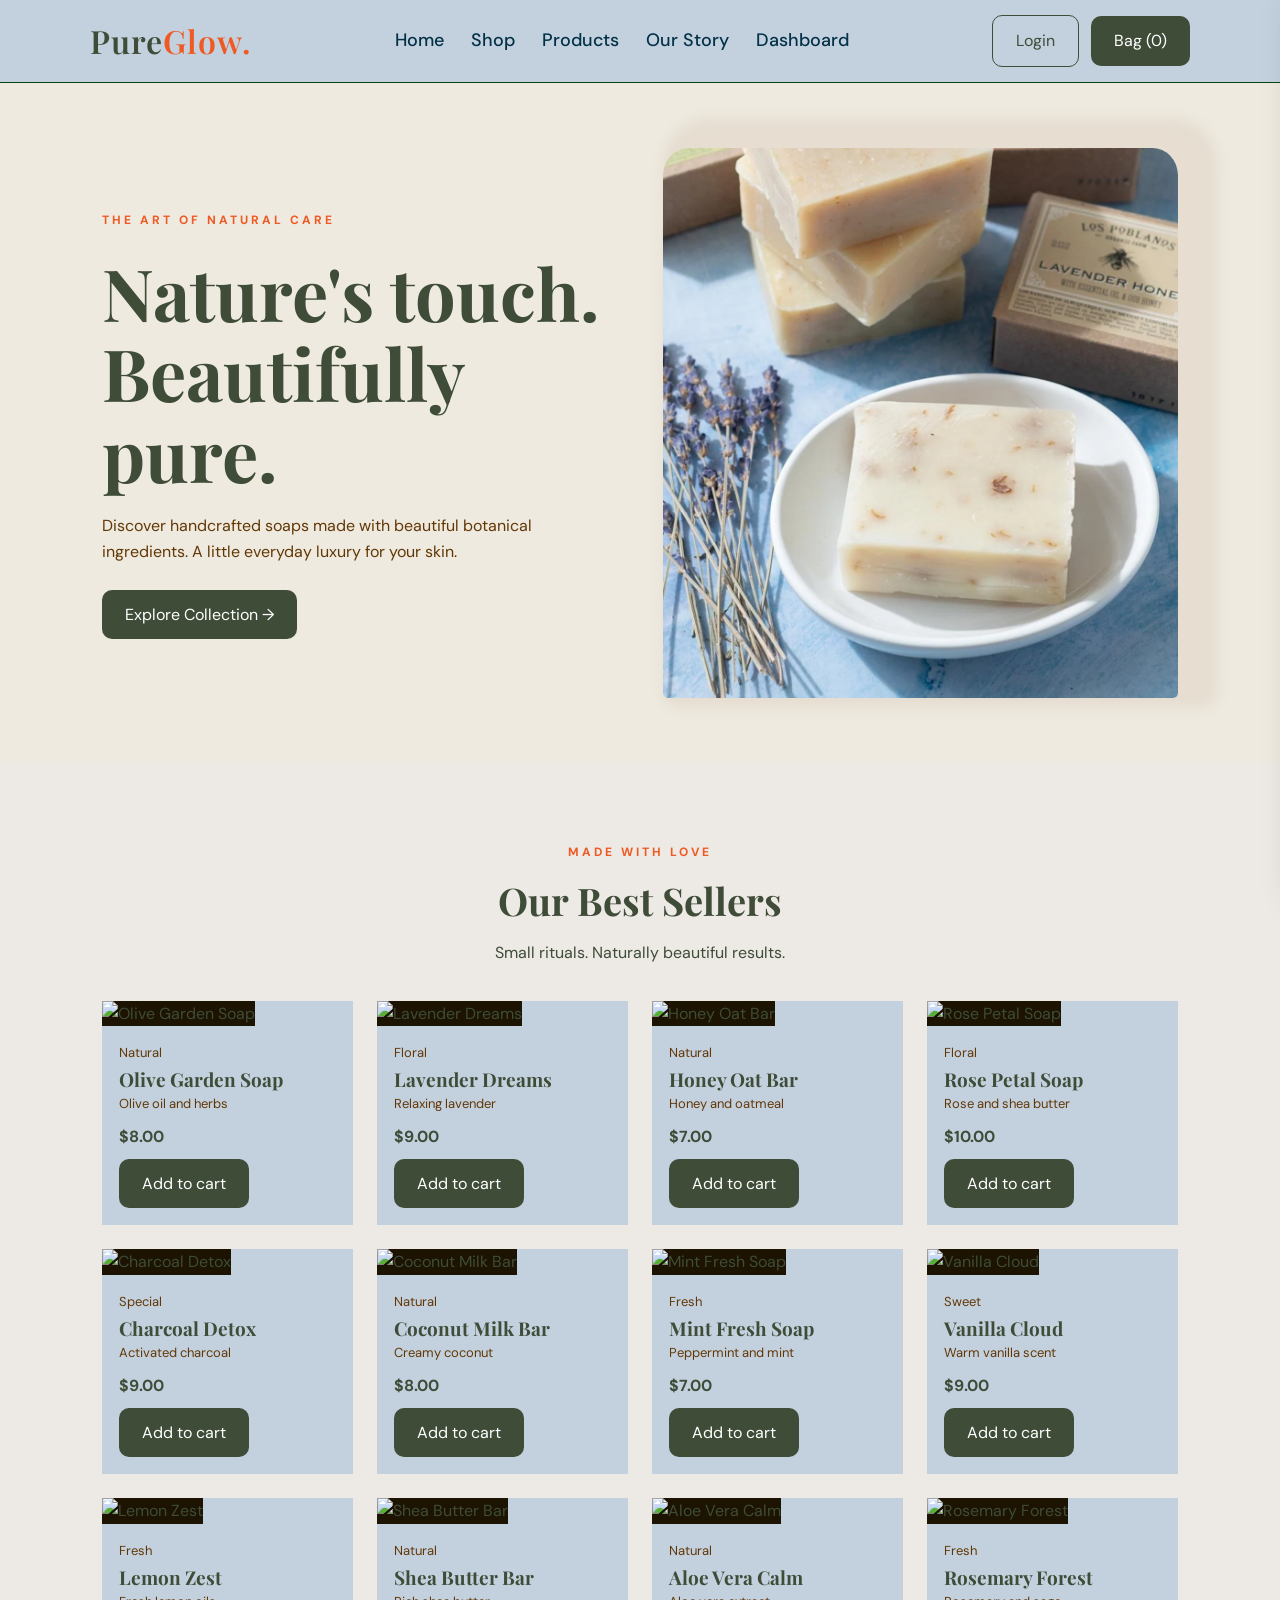
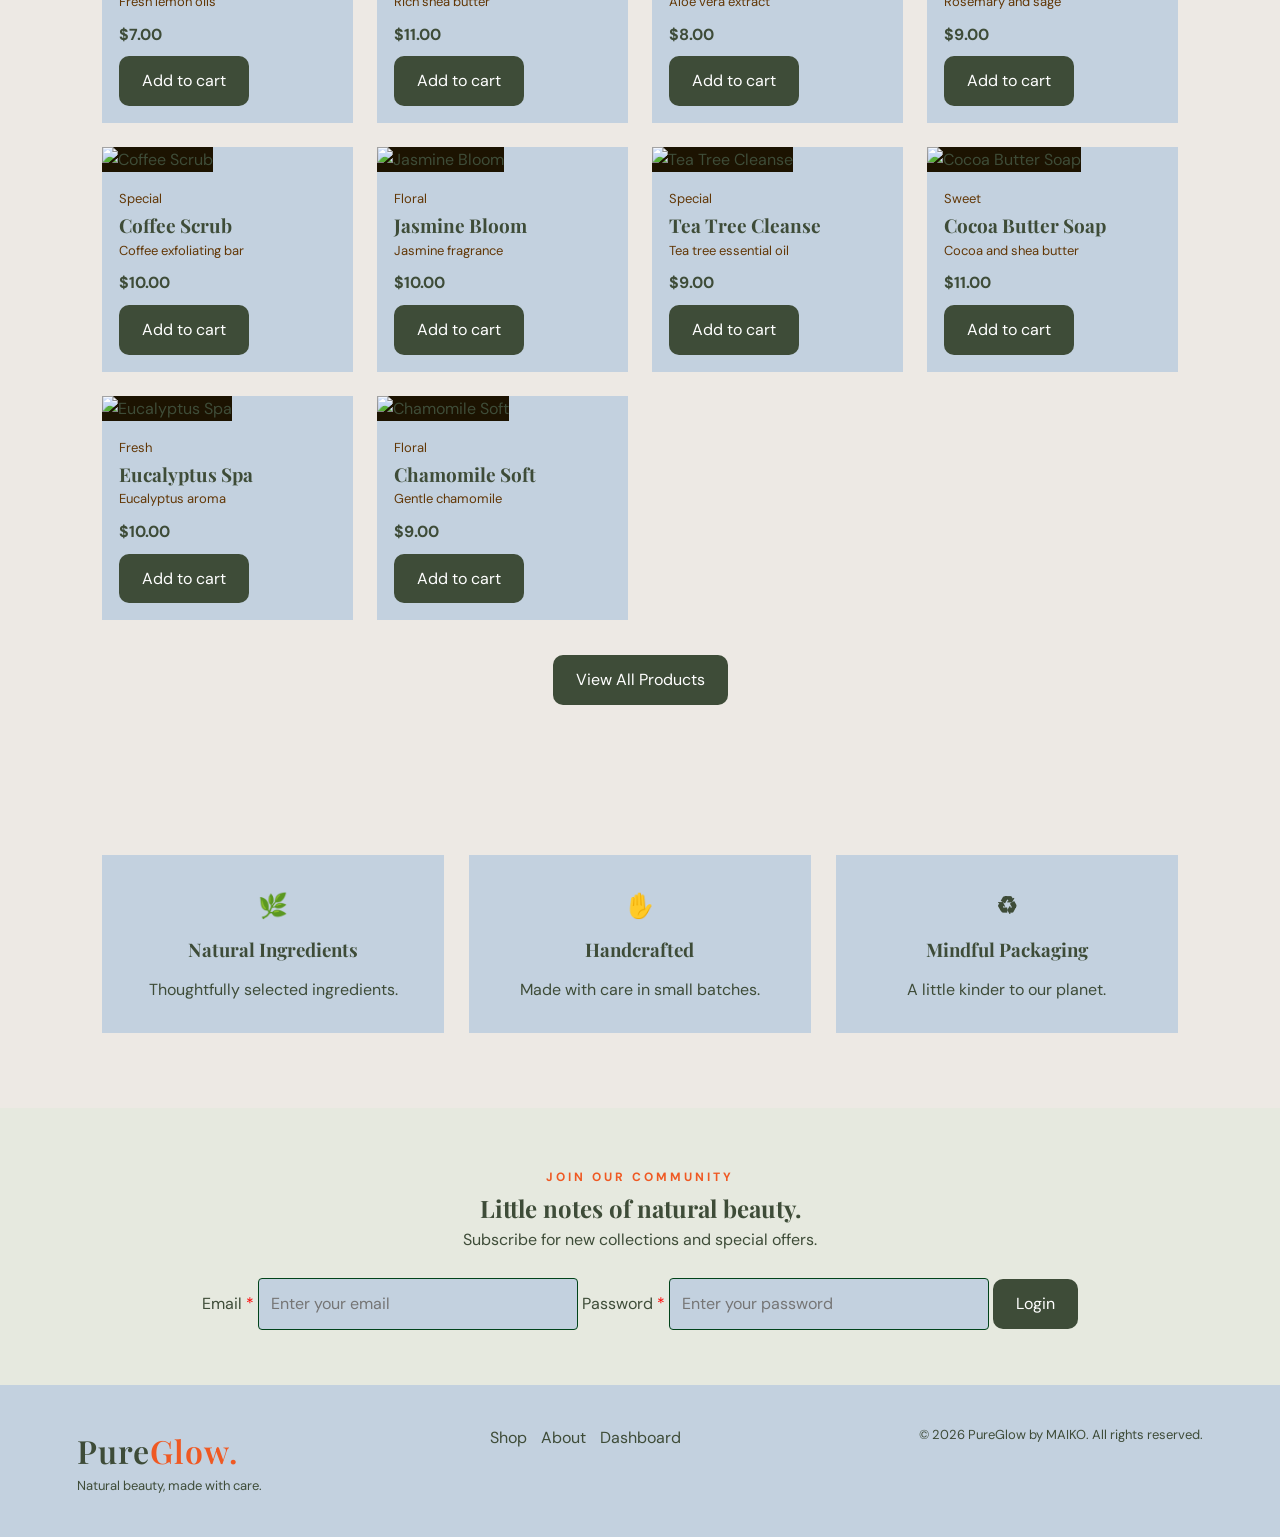
==== index.html @ c7225bb3 "Initial commit" ====
<!DOCTYPE html>
<html lang="en">
<head>
  <meta charset="UTF-8">
  <meta name="viewport" content="width=device-width, initial-scale=1.0">
  <title>PureGlow | Natural Handmade Soap</title>
  <link rel="stylesheet" href="style.css">
</head>
<body>

<header>
  <a class="logo" href="index.html">Pure<span>Glow.</span></a>
  <nav>
  <a href="index.html">Home</a>
  <a href="shop.html">Shop</a>
  <a href="product.html?id=0">Products</a>
  <a href="about.html">Our Story</a>
  <a href="dashboard.html">Dashboard</a>
</nav>

  <div class="nav-actions">
    <button class="btn btn-light" onclick="openLogin()">Login</button>
    <button class="btn" onclick="openCart()">Bag (<span id="cart-count">0</span>)</button>
  </div>
</header>

<main>
  <section class="hero">
    <div class="fade-in">
      <span class="eyebrow">THE ART OF NATURAL CARE</span>
      <h1>Nature's touch.<br>Beautifully pure.</h1>
      <p>Discover handcrafted soaps made with beautiful botanical ingredients. A little everyday luxury for your skin.</p>
      <a href="shop.html" class="btn">Explore Collection →</a>
    </div>
    <img class="hero-image"
      src="lavender-honey-bar-soap-los-poblanos-online-shop-5262131.webp"
      alt="Natural handmade soap">
      </section>

  <section class="section">
    <div class="section-heading">
      <span class="eyebrow">MADE WITH LOVE</span>
      <h2>Our Best Sellers</h2>
      <p>Small rituals. Naturally beautiful results.</p>
    </div>
    <div id="products-grid" class="products-grid"></div>
    <div style="text-align:center;margin-top:35px">
      <a class="btn" href="shop.html">View All Products</a>
    </div>
  </section>

  <section class="section">
    <div class="feature-grid">
      <div class="feature">
        <h2>🌿</h2>
        <h3>Natural Ingredients</h3>
        <p>Thoughtfully selected ingredients.</p>
      </div>
      <div class="feature">
        <h2>✋</h2>
        <h3>Handcrafted</h3>
        <p>Made with care in small batches.</p>
      </div>
      <div class="feature">
        <h2>♻</h2>
        <h3>Mindful Packaging</h3>
        <p>A little kinder to our planet.</p>
      </div>
    </div>
  </section>

  <section class="newsletter">
    <span class="eyebrow">JOIN OUR COMMUNITY</span>
    <h2>Little notes of natural beauty.</h2>
    <p>Subscribe for new collections and special offers.</p>
    <br>
  
<form id="login-form">
  <label for="login-email">
    Email <span style="color:red">*</span>
  </label>
  <input
    type="email"
    id="login-email"
    placeholder="Enter your email"
    required
  >

  <label for="login-password">
    Password <span style="color:red">*</span>
  </label>
  <input
    type="password"
    id="login-password"
    placeholder="Enter your password"
    required
  >

  <button type="submit" class="btn">Login</button>
</form>

  </section>
</main>

<footer>
  <div>
    <a class="logo" href="index.html">Pure<span>Glow.</span></a>
    <p>Natural beauty, made with care.</p>
  </div>
  <div>
    <a href="shop.html">Shop</a>
    <a href="about.html">About</a>
    <a href="dashboard.html">Dashboard</a>
  </div>
  <p>© 2026 PureGlow by MAIKO. All rights reserved.</p>
</footer>

<div class="cart-panel" id="cart-panel">
  <button class="close" onclick="closeCart()">×</button>
  <h2>Your Shopping Bag</h2>
  <div id="cart-items"></div>
  <h3>Total: <span id="cart-total">$0.00</span></h3>
  <br>
  <button class="btn" onclick="checkout()">Checkout</button>
</div>

<div class="modal" id="login-modal">
  <div class="modal-content">
    <button class="close" onclick="closeLogin()">×</button>
    <h2>Welcome Back</h2>
    <p>Sign in to your PureGlow account.</p>
    <form id="login-form">
      <input type="email" id="login-email" placeholder="Email address" required>
      <input type="password" placeholder="Password" required>
      <button class="btn" style="width:100%">Login</button>
    </form>
  </div>
</div>

<script src="script.js"></script>
</body>
</html>
---- style.css ----
@import url('https://fonts.googleapis.com/css2?family=DM+Sans:wght@400;500;600;700&family=Playfair+Display:wght@400;500;600;700&display=swap');

:root {
  --cream: #ede9e4;
  --beige: #1c1301;
  --sage: #ef5923;
  --dark: #3E4C38;
  --muted: #623706;
  --white: #c3d1df;
  --border: #014319;
  box-shadow: -4px 7px 3px 2px;
}

* {
  margin: 0;
  padding: 0;
  box-sizing: border-box;
}

body {
  font-family: 'DM Sans', sans-serif;
  background: var(--cream);
  color: var(--dark);
  line-height: 1.6;
}

h1, h2, h3, .logo {
  font-family: 'Playfair Display', serif;
}

a {
  text-decoration: none;
  color: inherit;
}

button, input, select {
  font: inherit;
}

button {
  cursor: pointer;
}

header {
  min-height: 78px;
  display: flex;
  align-items: center;
  justify-content: space-between;
  padding: 15px 7%;
  background: var(--white);
  border-bottom: 1px solid var(--border);
  position: sticky;
  top: 0;
  z-index: 20;
}

.logo {
  font-size: 32px;
  font-weight: 600;
  letter-spacing: 1px;
}

.logo span {
  color: var(--sage);
}

nav {
  display: flex;
  align-items: center;
  gap: 27px;
}

nav a {
  font-size: 18px;
  transition: color .3s;
  color: #043147;
  font-weight: 500;

}

nav a:hover, nav a.active {
  color: var(--sage);
}

.nav-actions {
  display: flex;
  gap: 12px;
  align-items: center;
  justify-self: start;
  border-radius: 18px;
 }

.btn {
  display: inline-block;
  background: var(--dark);
  color: white;
  padding: 12px 23px;
  border: 0;
  border-radius: 10px;
  transition: .3s;
}

.btn:hover {
  background: var(--sage);
  transform: translateY(-2px);
}

.btn-light {
  background: transparent;
  border: 1px solid var(--dark);
  color: var(--dark);
}

.hero {
  min-height: 590px;
  display: grid;
  grid-template-columns: 1fr 1fr;
  align-items: center;
  padding: 65px 8%;
  gap: 45px;
  background: #eeeadf;
}

.hero h1 {
  font-size: clamp(42px, 6vw, 72px);
  line-height: 1.12;
  margin: 20px 0;
}

.hero p {
  color: var(--muted);
  max-width: 440px;
  margin-bottom: 25px;
}

.hero-image {
  width: 100%;
  height: 550px;
  margin-right: 20px;
  object-fit: cover;
  border-radius: 5% 5% 5px 5px;
box-shadow: 20px -10px 12px 20px;
    color: #c6a2902b;
   }

.eyebrow {
  color: var(--sage);
  text-transform: uppercase;
  letter-spacing: 3px;
  font-size: 12px;
  font-weight: 700;
}

.section {
  padding: 75px 8%;
}

.section-heading {
  text-align: center;
  margin-bottom: 35px;
}

.section-heading h2 {
  font-size: 38px;
  margin: 8px 0;
}

.products-grid {
  display: grid;
  grid-template-columns: repeat(4, 1fr);
  gap: 24px;
}

.product-card {
  background: var(--white);
  overflow: hidden;
  transition: .3s;
}

.product-card:hover {
  transform: translateY(-7px);
  box-shadow: 0 12px 30px #29372c12;
}

.product-card img {
  width: 100%;
  height: 235px;
  object-fit: cover;
  background: var(--beige);
}

.product-info {
  padding: 17px;
}

.product-info h3 {
  font-size: 19px;
}

.product-info p {
  font-size: 13px;
  color: var(--muted);
}

.price {
  font-weight: 700;
  margin: 9px 0;
}

.product-tools {
  display: flex;
  justify-content: space-between;
  gap: 10px;
  margin-bottom: 25px;
  flex-wrap: wrap;
}

input, select {
  padding: 12px;
  border: 1px solid var(--border);
  background: var(--white);
  border-radius: 4px;
  min-width: 180px;
}

.feature-grid {
  display: grid;
  grid-template-columns: repeat(3, 1fr);
  gap: 25px;
}

.feature {
  background: var(--white);
  padding: 30px;
  text-align: center;
}

.feature h3 {
  margin: 12px 0;
}

.story {
  display: grid;
  grid-template-columns: 1fr 1fr;
  gap: 45px;
  align-items: center;
}

.story img {
  width: 100%;
  border-radius: 5px;
}

.newsletter {
  background: #e6e9df;
  padding: 55px 20px;
  text-align: center;
}

.newsletter input {
  width: min(320px, 65%);
}

footer {
  background: var(--dark);
  color: var(--dark);
  padding: 40px 6%;
  display: flex;
  justify-content: space-between;
  gap: 20px;
  flex-wrap: wrap;
  background-color: var(--white);
}

footer p {
  color: var(--dark);
  font-size: 13px;
  
}

footer a {
  margin-right: 10px;
}

.cart-panel {
  position: fixed;
  top: 0;
  right: -420px;
  width: min(400px, 100%);
  height: 100vh;
  overflow-y: auto;
  background: rgb(2, 78, 25);
  z-index: 50;
  padding: 28px;
  box-shadow: -10px 0 30px #0002;
  transition: .35s;
}

.cart-panel.open {
  right: 0;
}

.cart-item {
  display: flex;
  justify-content: space-between;
  padding: 14px 0;
  border-bottom: 1px solid var(--border);
  gap: 10px;
}

.modal {
  display: none;
  position: fixed;
  inset: 0;
  background: #0008;
  z-index: 60;
  justify-content: center;
  align-items: center;
  padding: 20px;
}

.modal.open {
  display: flex;
}

.modal-content {
  background: var(--white);
  padding: 35px;
  width: min(400px, 100%);
  position: relative;
  border-radius: 7px;
}

.modal-content input {
  width: 100%;
  margin: 9px 0;
}

.close {
  position: absolute;
  top: 12px;
  right: 17px;
  font-size: 25px;
  border: 0;
  background: none;
}

.stats {
  display: grid;
  grid-template-columns: repeat(3, 1fr);
  gap: 30px;
  margin: 30px 0;
}

.stat-card {
  background: rgb(26, 56, 32);
  padding: 25px;
  border-radius: 5px;
  color: #e6e9df;
}

.stat-card h2 {
  font-size: 30px;
  color: var(--sage);
}

.chart {
  background: white;
  padding: 30px;
  height: 320px;
  display: flex;
  align-items: end;
  justify-content: space-around;
  gap: 12px;
  border-radius: 5px;
}

.chart-column {
  display: flex;
  flex-direction: column;
  align-items: center;
  justify-content: end;
  height: 100%;
  flex: 1;
  gap: 10px;
  }

.bar {
  width: min(45px, 90%);
  background: var(--sage);
  border-radius: 5px 5px 0 0;
  animation: grow 1.1s ease-out;
  transition: background .3s;
}

.bar:hover {
  background: var(--dark);
}

.chart-column small {
  font-size: 16px;
  font-weight: 300;
}

@keyframes grow {
  from { height: 0; }
}

@keyframes float {
  0%, 100% { transform: translateY(0); }
  50% { transform: translateY(-10px); }
}

.fade-in {
  animation: fade .8s ease both;
}

@keyframes fade {
  from { opacity: 0; transform: translateY(20px); }
  to { opacity: 1; transform: translateY(0); }
}

@media(max-width: 900px) {
  nav { gap: 12px; }
  .products-grid { grid-template-columns: repeat(2, 1fr); }
  .hero { grid-template-columns: 1fr; }
  .hero-image { height: 350px; }
}

@media(max-width: 600px) {
  header { flex-wrap: wrap; gap: 15px; }
  nav { order: 3; width: 100%; overflow-x: auto; padding: 5px 0; }
  .nav-actions { margin-left: auto; }
  .hero { padding: 45px 6%; }
  .section { padding: 50px 6%; }
  .products-grid { grid-template-columns: 1fr 1fr; gap: 12px; }
  .product-card img { height: 160px; }
  .product-info { padding: 10px; }
  .feature-grid, .story, .stats { grid-template-columns: 1fr; }
  .section-heading h2 { font-size: 30px; }
  footer { flex-direction: column; }
}

@media(max-width: 370px) {
  .products-grid { grid-template-columns: 1fr; }
}
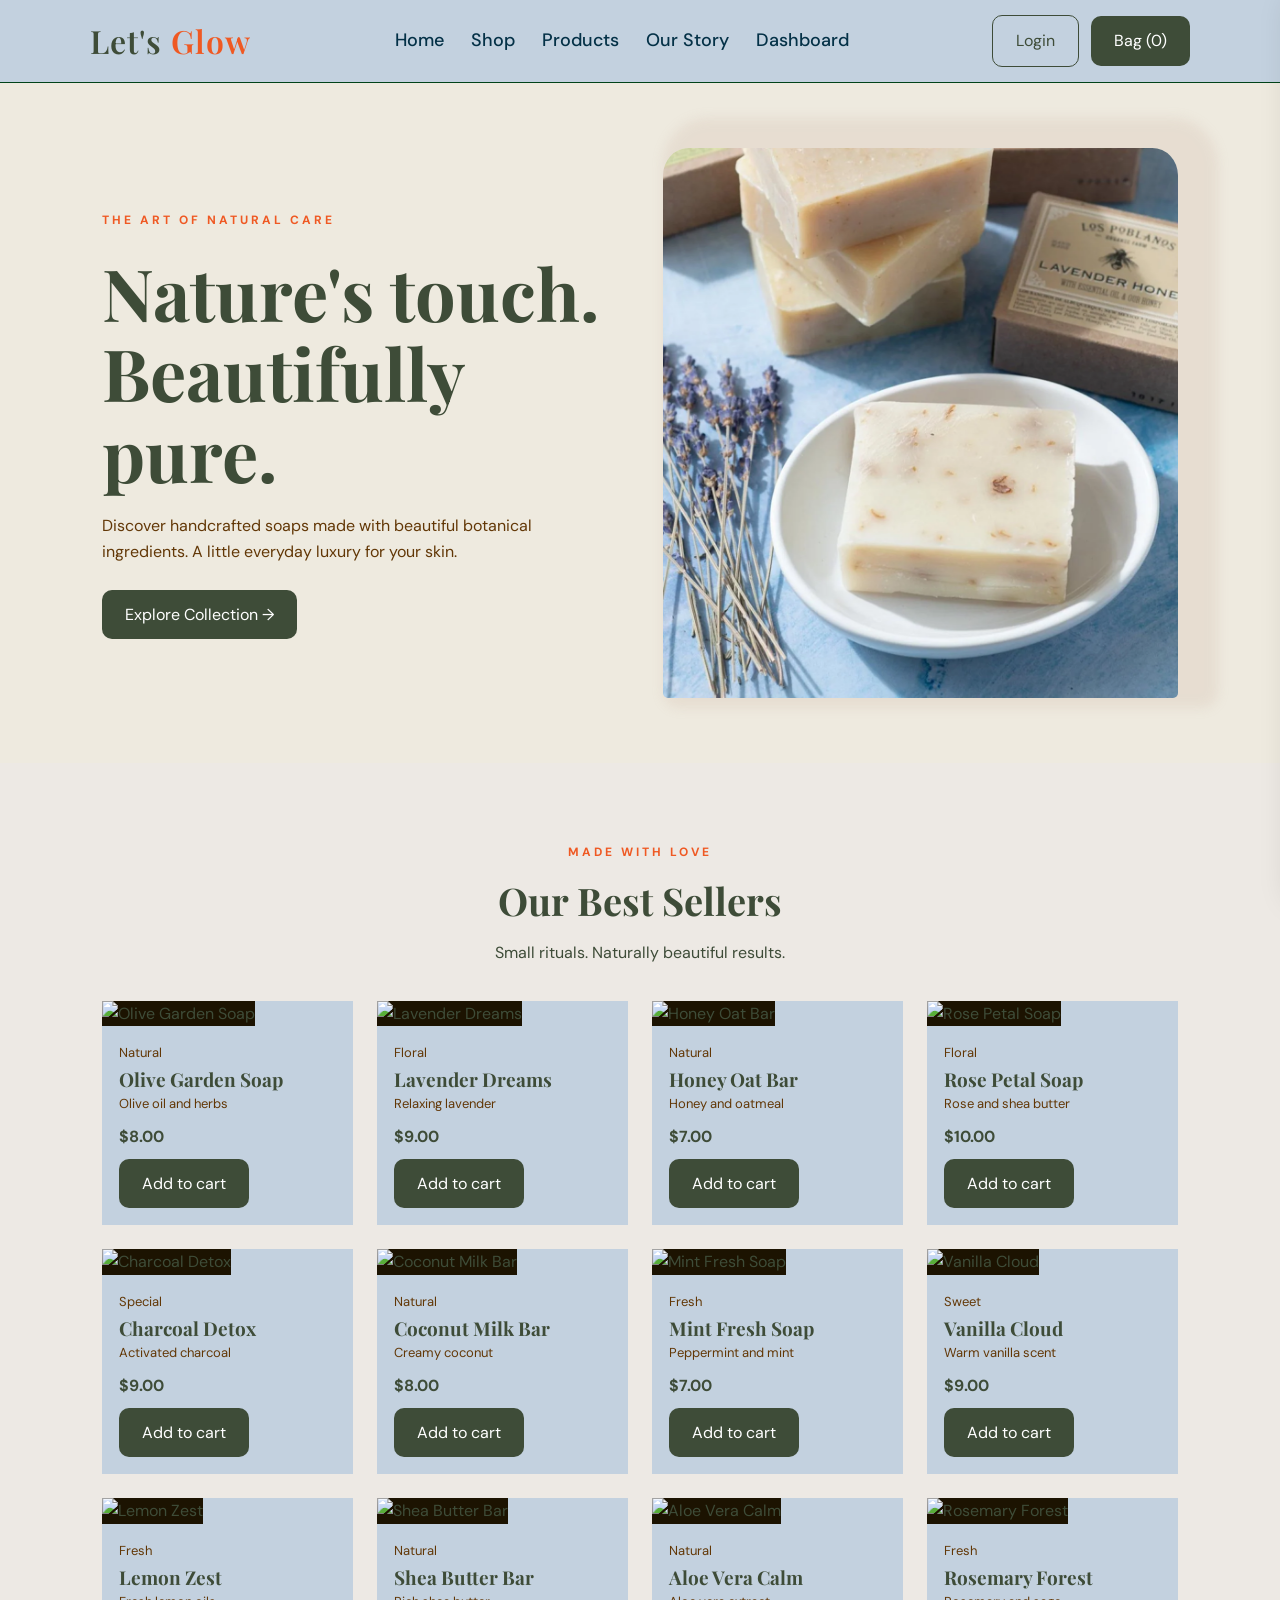
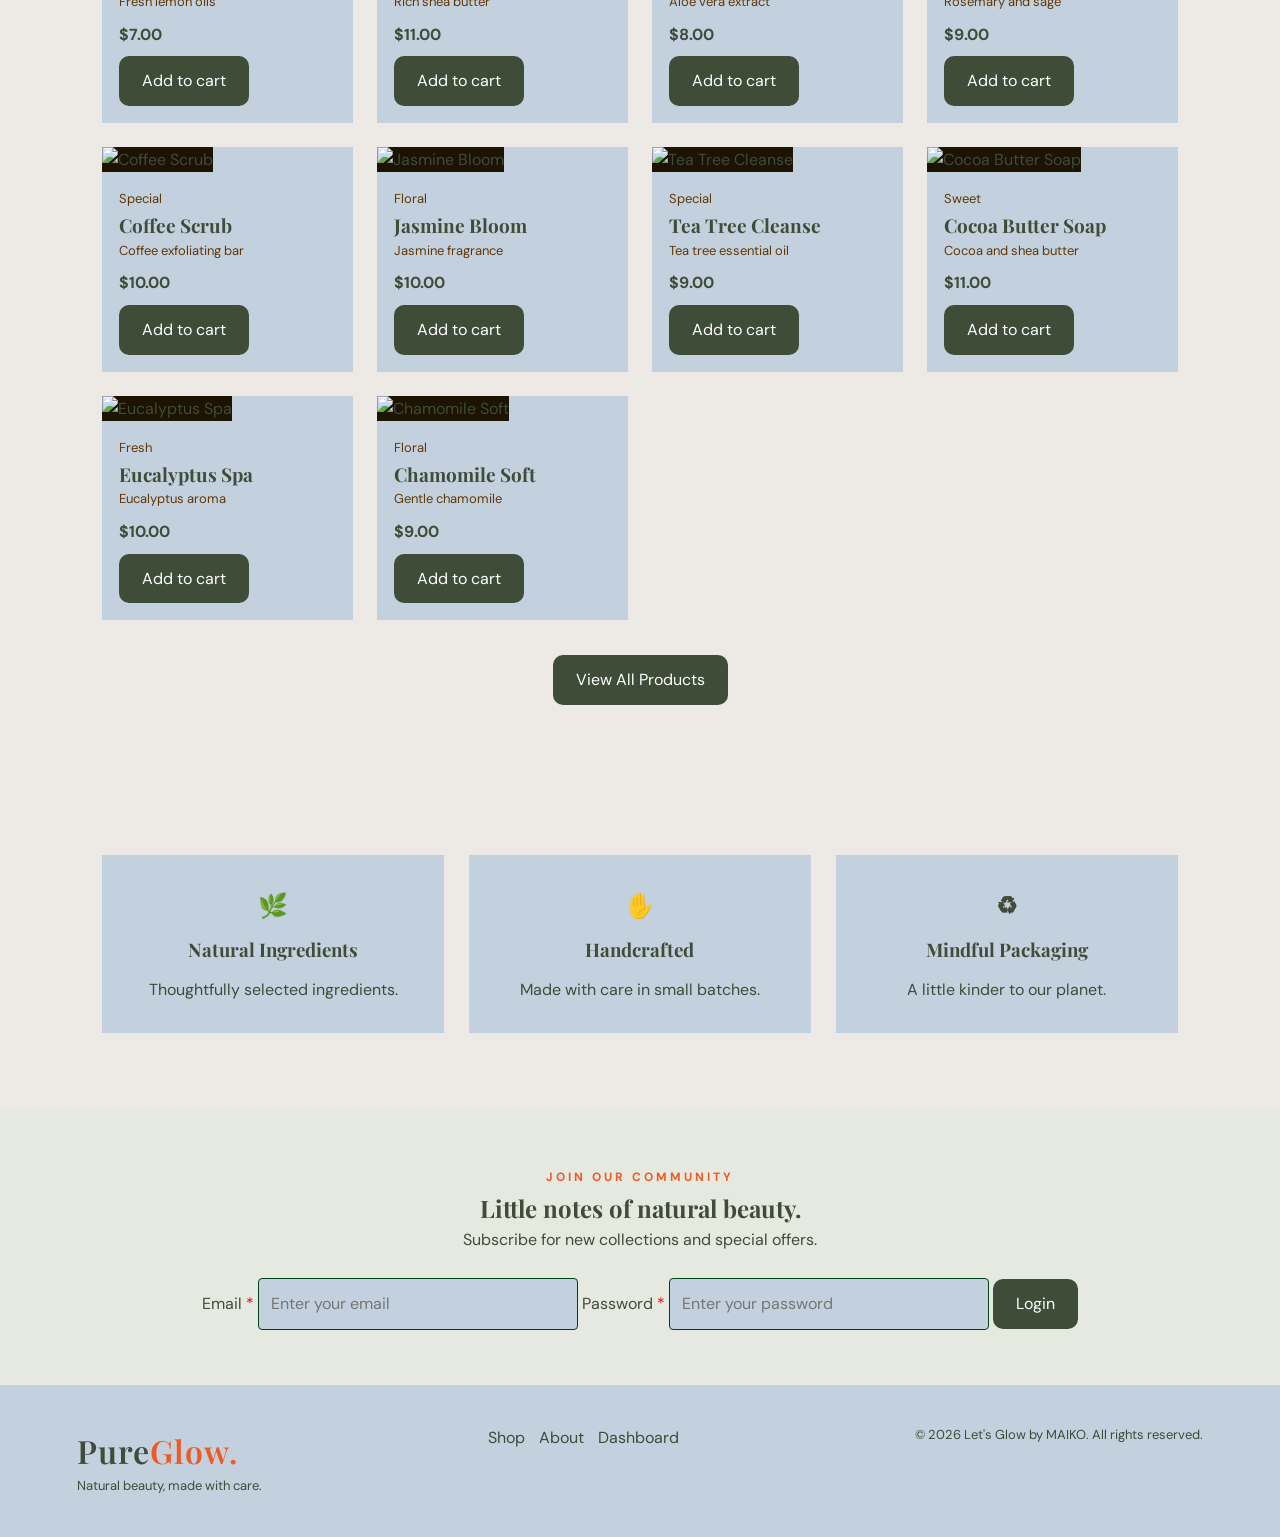
==== commit 07f8207d: "Update index.html" ====
--- a/index.html
+++ b/index.html
@@ -4,13 +4,13 @@
 <head>
   <meta charset="UTF-8">
   <meta name="viewport" content="width=device-width, initial-scale=1.0">
-  <title>PureGlow | Natural Handmade Soap</title>
+  <title>Let's Glow | Natural Handmade Soap</title>
   <link rel="stylesheet" href="style.css">
 </head>
 <body>
 
 <header>
-  <a class="logo" href="index.html">Pure<span>Glow.</span></a>
+  <a class="logo" href="index.html">Let's <span>Glow </span></a>
   <nav>
   <a href="index.html">Home</a>
   <a href="shop.html">Shop</a>
@@ -113,7 +113,7 @@
     <a href="about.html">About</a>
     <a href="dashboard.html">Dashboard</a>
   </div>
-  <p>© 2026 PureGlow by MAIKO. All rights reserved.</p>
+ <p>© 2026 Let's Glow by MAIKO. All rights reserved.</p>
 </footer>
 
 <div class="cart-panel" id="cart-panel">
@@ -129,7 +129,7 @@
   <div class="modal-content">
     <button class="close" onclick="closeLogin()">×</button>
     <h2>Welcome Back</h2>
-    <p>Sign in to your PureGlow account.</p>
+    <p>Sign in to your Let's Glow account.</p>
     <form id="login-form">
       <input type="email" id="login-email" placeholder="Email address" required>
       <input type="password" placeholder="Password" required>
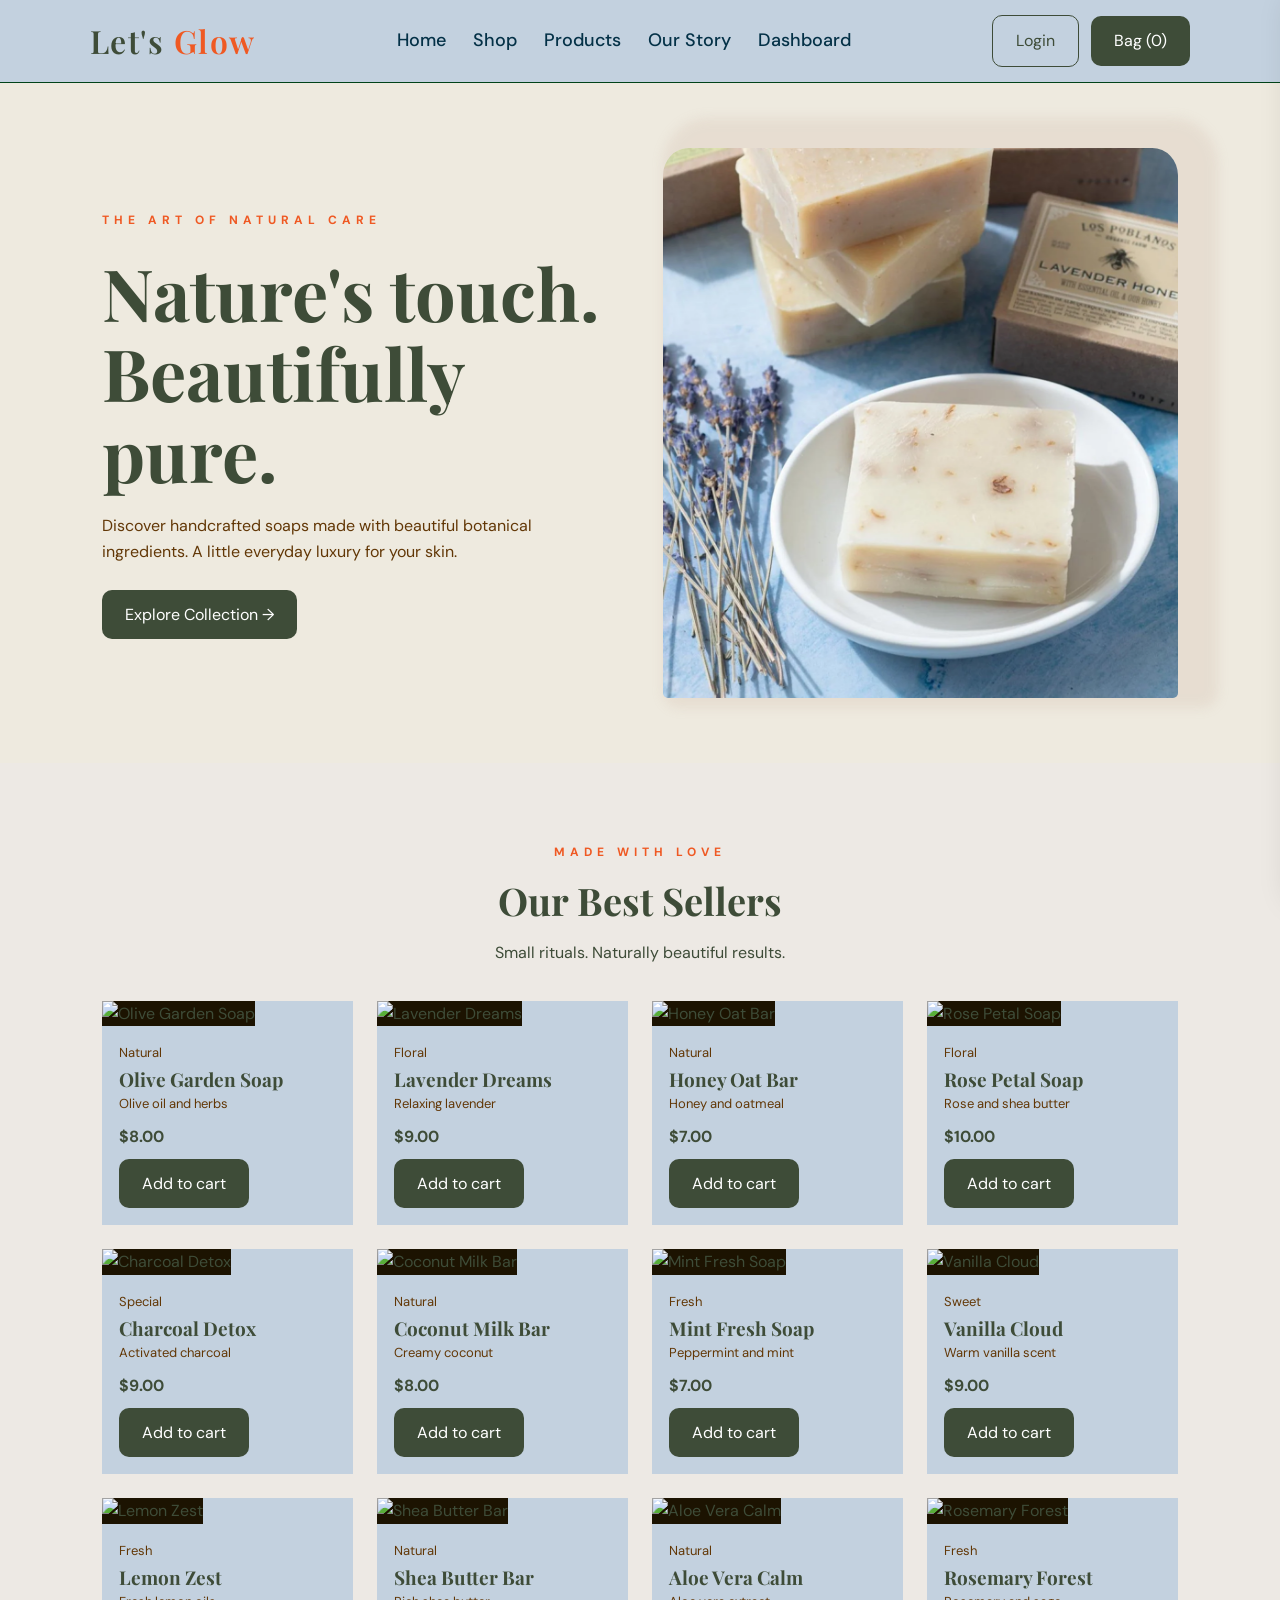
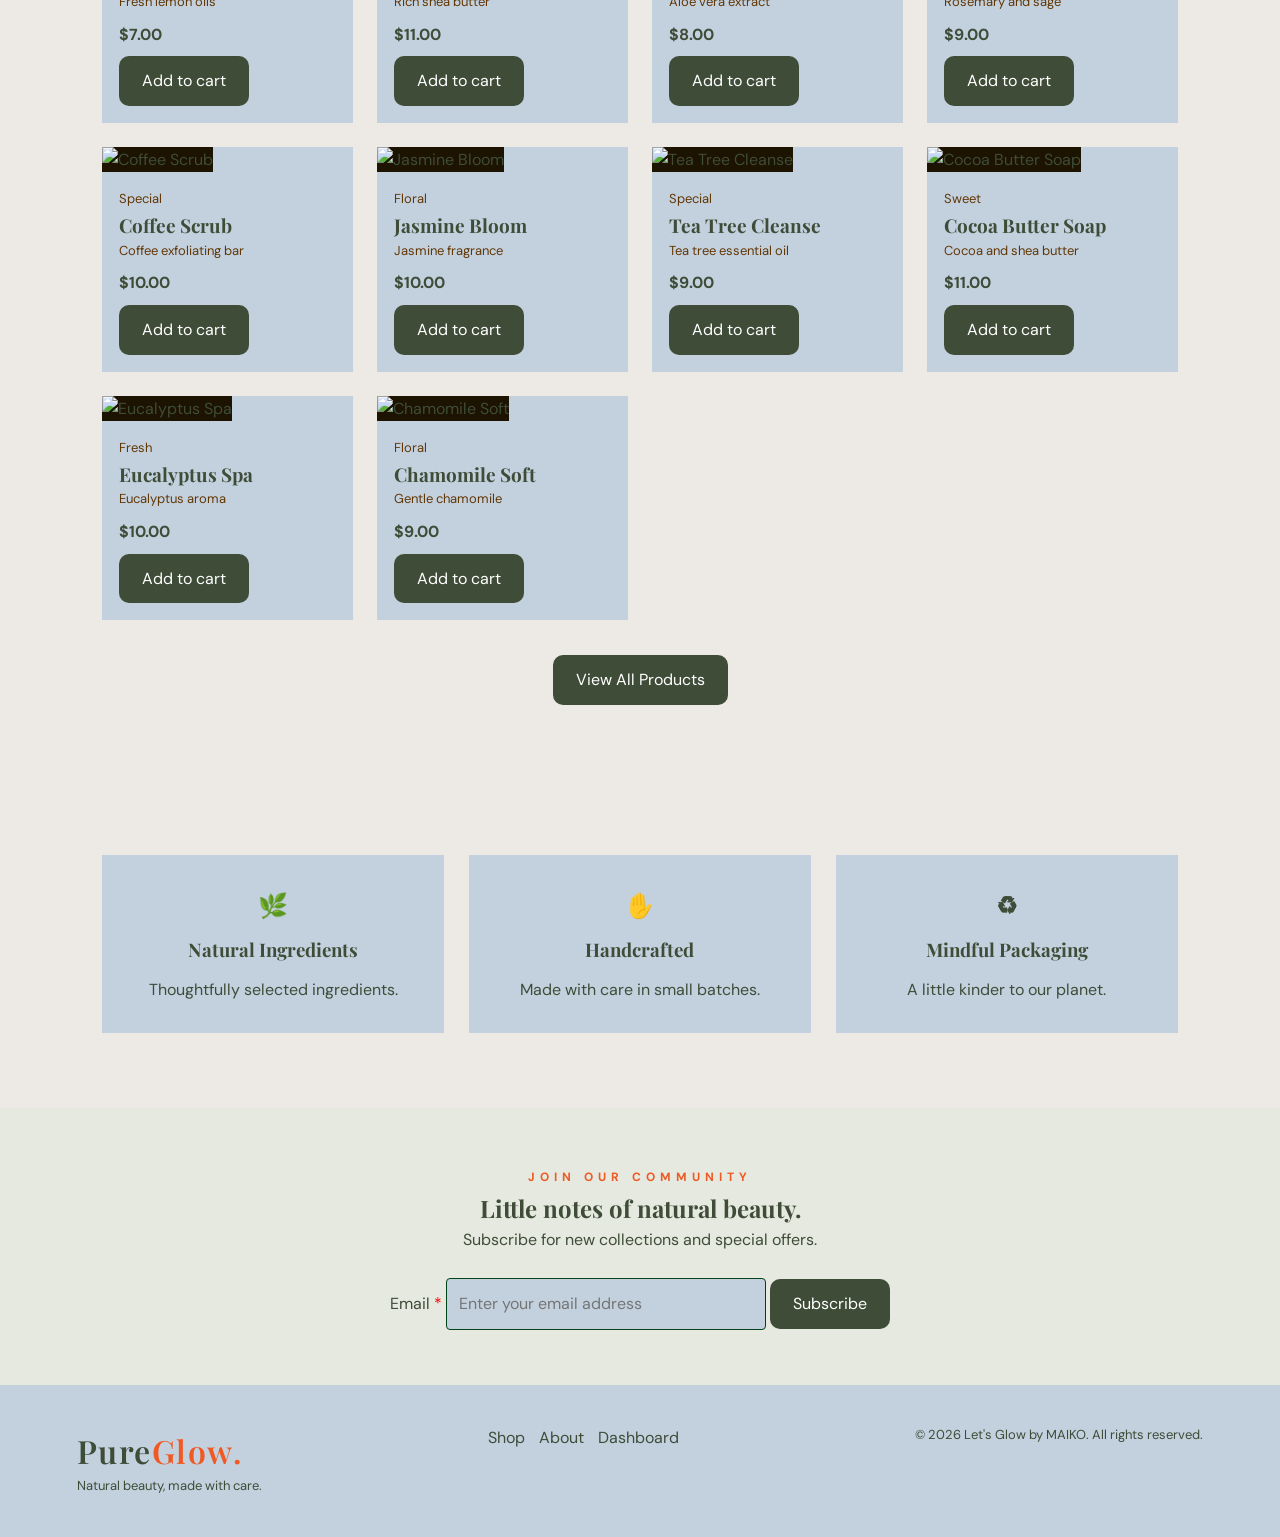
==== commit 905eaf57: "Update index.html" ====
--- a/index.html
+++ b/index.html
@@ -76,29 +76,26 @@
     <p>Subscribe for new collections and special offers.</p>
     <br>
   
-<form id="login-form">
-  <label for="login-email">
+
+
+<form id="subscription-form">
+  <label for="email">
     Email <span style="color:red">*</span>
   </label>
+
   <input
     type="email"
-    id="login-email"
-    placeholder="Enter your email"
+    id="email"
+    placeholder="Enter your email address"
     required
   >
 
-  <label for="login-password">
-    Password <span style="color:red">*</span>
-  </label>
-  <input
-    type="password"
-    id="login-password"
-    placeholder="Enter your password"
-    required
-  >
+  <button type="submit" class="btn">
+    Subscribe
+  </button>
+</form>
 
-  <button type="submit" class="btn">Login</button>
-</form>
+
 
   </section>
 </main>
--- a/style.css
+++ b/style.css
@@ -58,7 +58,7 @@
 .logo {
   font-size: 32px;
   font-weight: 600;
-  letter-spacing: 1px;
+  letter-spacing: 1.5px;
 }
 
 .logo span {
@@ -147,7 +147,7 @@
 .eyebrow {
   color: var(--sage);
   text-transform: uppercase;
-  letter-spacing: 3px;
+  letter-spacing:5px;
   font-size: 12px;
   font-weight: 700;
 }
@@ -162,8 +162,8 @@
 }
 
 .section-heading h2 {
-  font-size: 38px;
-  margin: 8px 0;
+font-size: 38px;
+margin: 8px 0;
 }
 
 .products-grid {
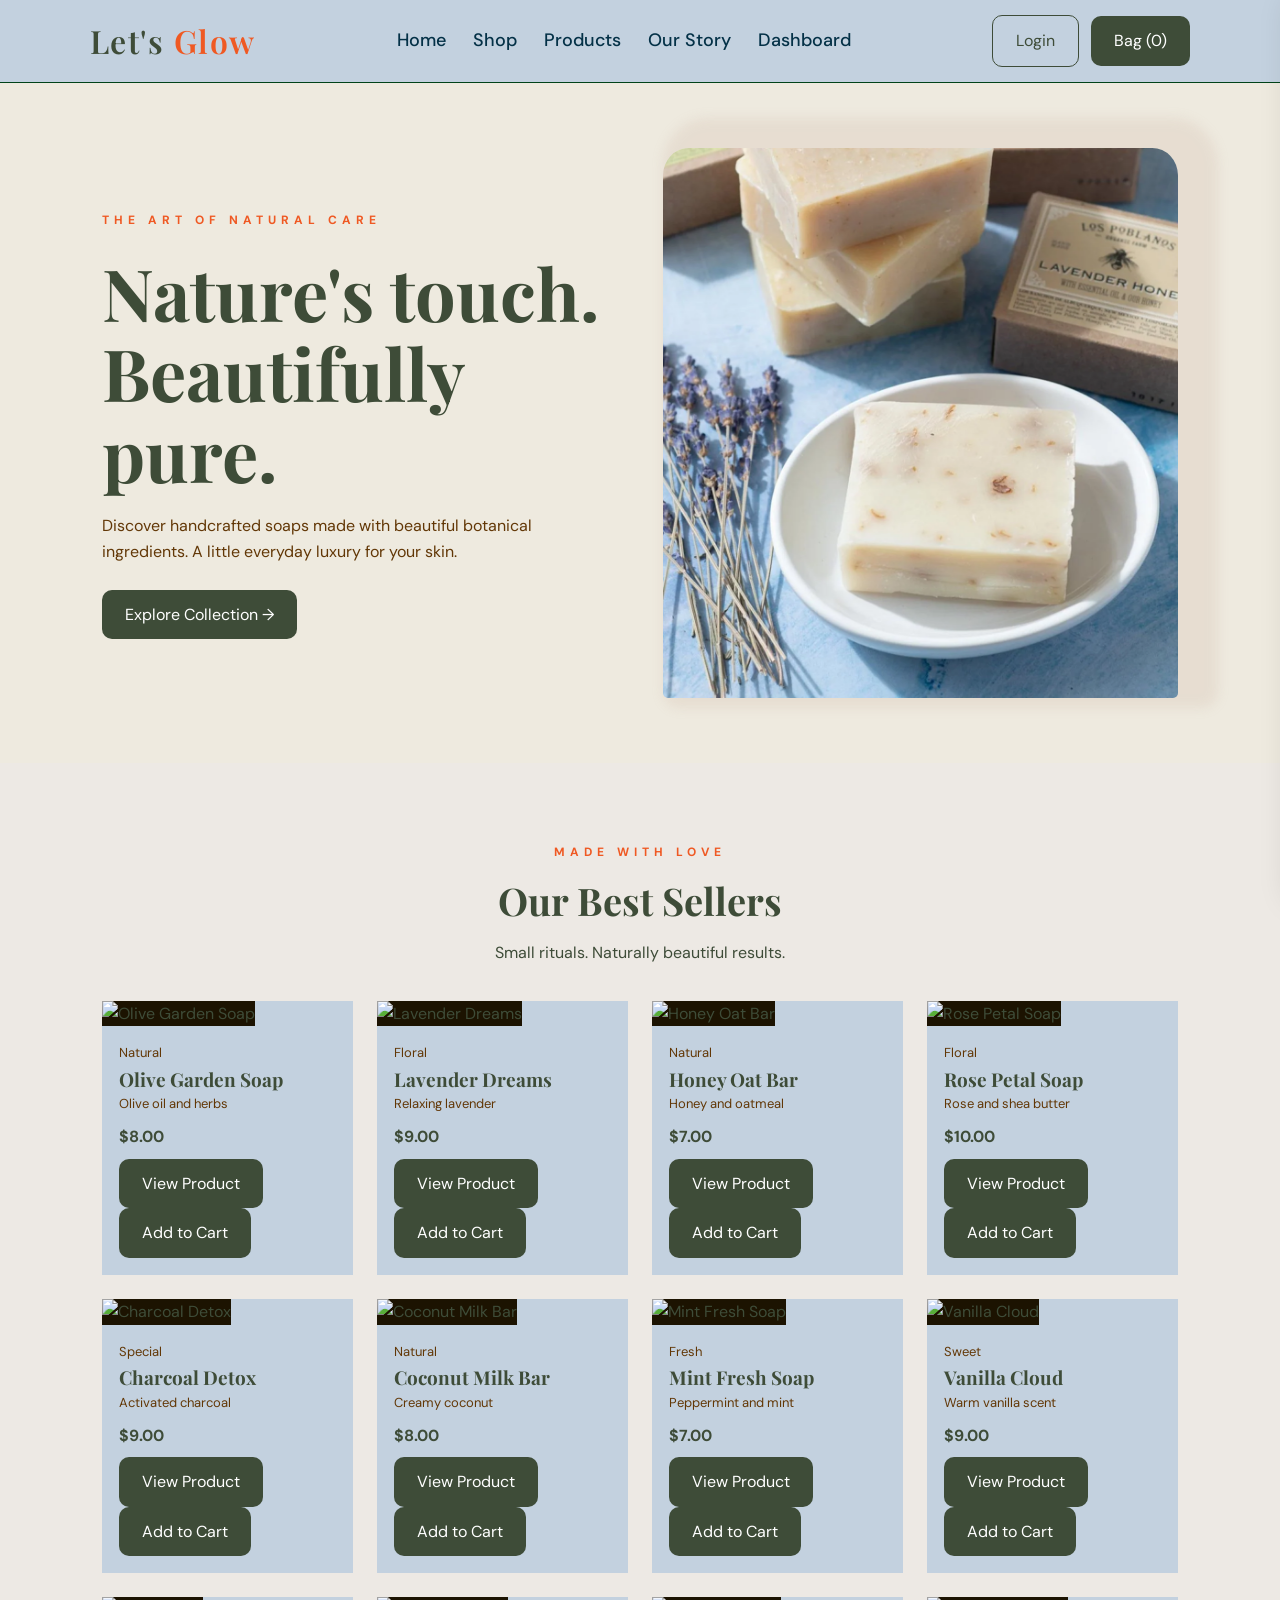
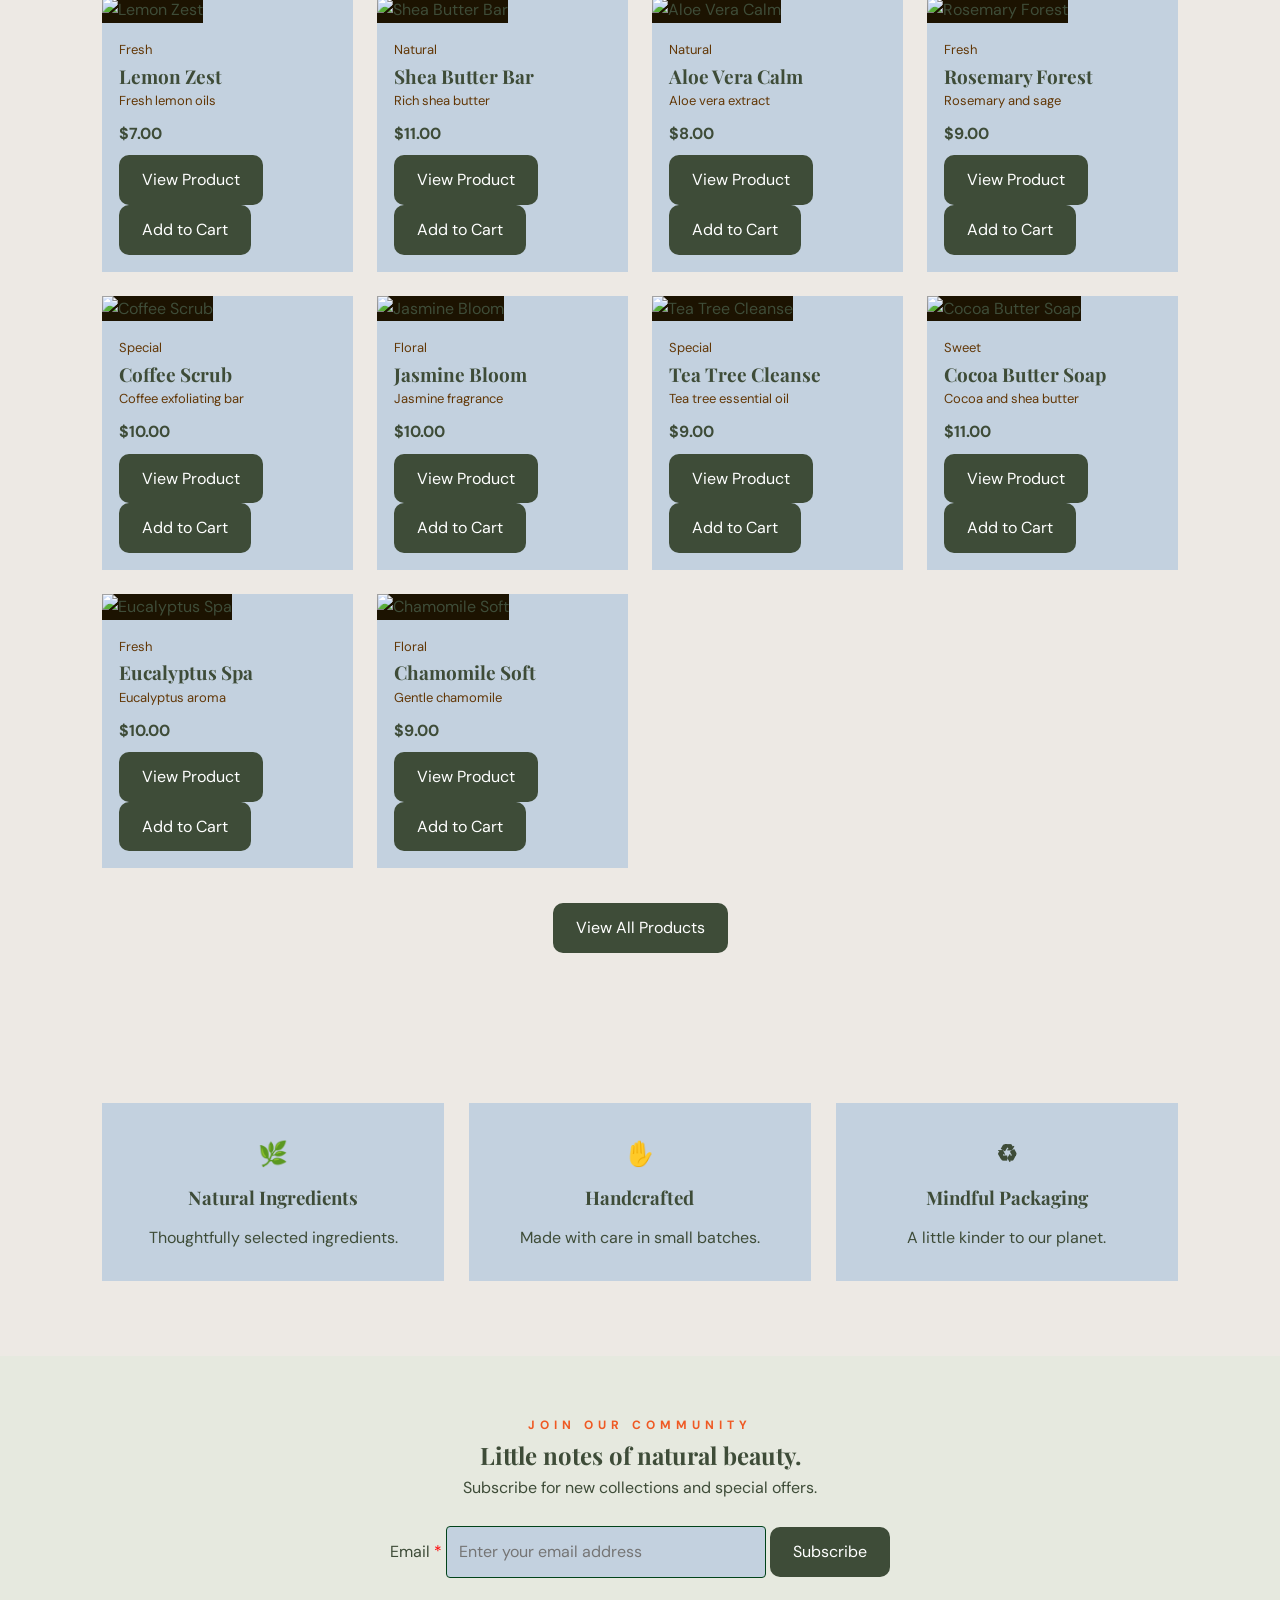
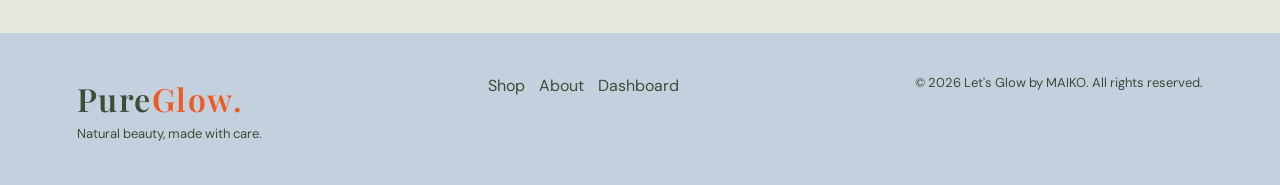
==== commit 56883a1f: "Update index.html" ====
--- a/index.html
+++ b/index.html
@@ -77,7 +77,6 @@
     <br>
   
 
-
 <form id="subscription-form">
   <label for="email">
     Email <span style="color:red">*</span>
@@ -94,7 +93,6 @@
     Subscribe
   </button>
 </form>
-
 
 
   </section>
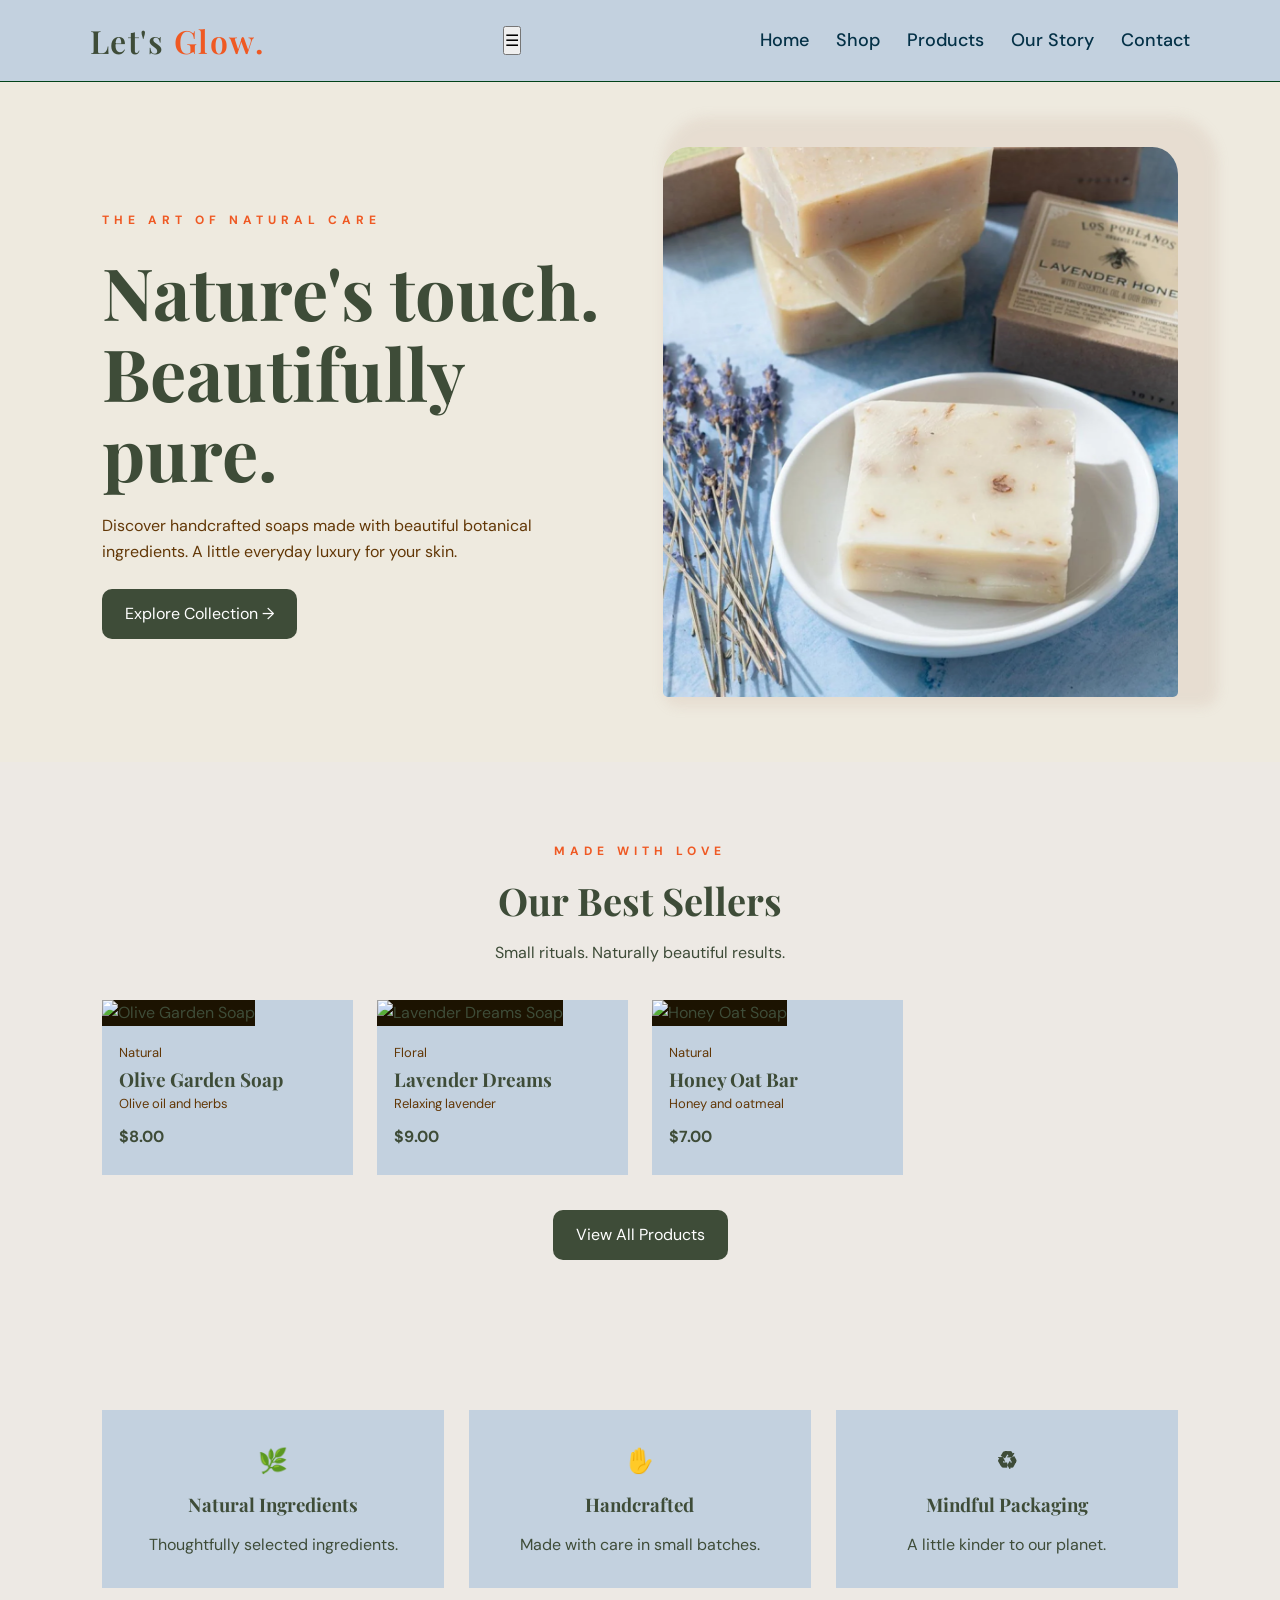
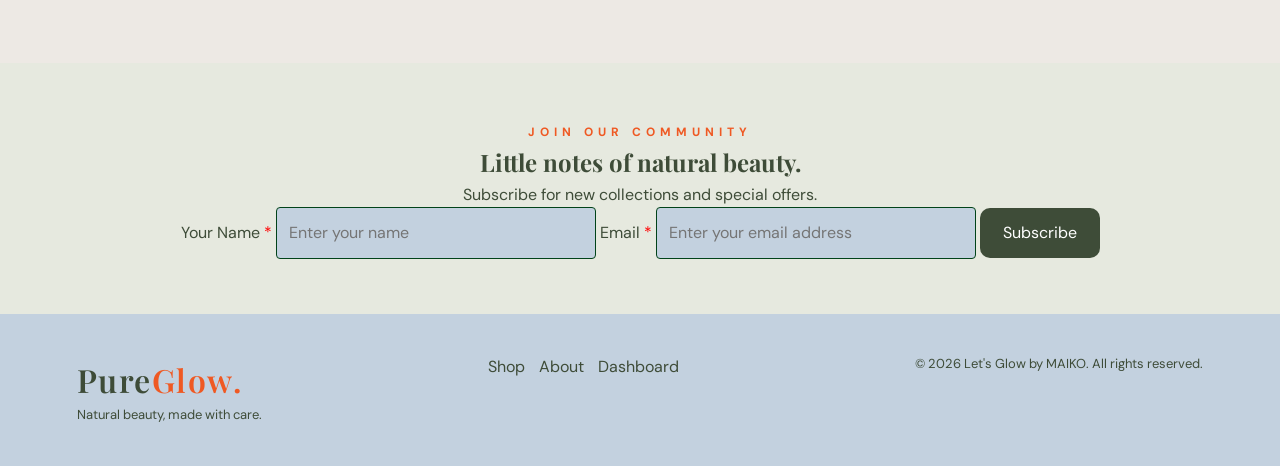
==== commit 077df912: "Update index.html" ====
--- a/index.html
+++ b/index.html
@@ -4,25 +4,29 @@
 <head>
   <meta charset="UTF-8">
   <meta name="viewport" content="width=device-width, initial-scale=1.0">
+  
   <title>Let's Glow | Natural Handmade Soap</title>
   <link rel="stylesheet" href="style.css">
 </head>
 <body>
 
+
 <header>
-  <a class="logo" href="index.html">Let's <span>Glow </span></a>
-  <nav>
-  <a href="index.html">Home</a>
-  <a href="shop.html">Shop</a>
-  <a href="product.html?id=0">Products</a>
-  <a href="about.html">Our Story</a>
-  <a href="dashboard.html">Dashboard</a>
-</nav>
+  <a class="logo" href="index.html">Let's <span>Glow.</span></a>
 
-  <div class="nav-actions">
-    <button class="btn btn-light" onclick="openLogin()">Login</button>
-    <button class="btn" onclick="openCart()">Bag (<span id="cart-count">0</span>)</button>
-  </div>
+  <button class="menu-toggle" id="menu-toggle"
+    aria-label="Open navigation menu"
+    aria-expanded="false">
+    ☰
+  </button>
+
+  <nav id="main-nav">
+    <a href="index.html">Home</a>
+    <a href="shop.html">Shop</a>
+    <a href="product.html">Products</a>
+    <a href="about.html">Our Story</a>
+    <a href="contact.html">Contact</a>
+  </nav>
 </header>
 
 <main>
@@ -38,17 +42,64 @@
       alt="Natural handmade soap">
       </section>
 
-  <section class="section">
-    <div class="section-heading">
-      <span class="eyebrow">MADE WITH LOVE</span>
-      <h2>Our Best Sellers</h2>
-      <p>Small rituals. Naturally beautiful results.</p>
-    </div>
-    <div id="products-grid" class="products-grid"></div>
-    <div style="text-align:center;margin-top:35px">
-      <a class="btn" href="shop.html">View All Products</a>
-    </div>
-  </section>
+ 
+<section class="section">
+
+  <div class="section-heading">
+    <span class="eyebrow">MADE WITH LOVE</span>
+    <h2>Our Best Sellers</h2>
+    <p>Small rituals. Naturally beautiful results.</p>
+  </div>
+
+  <div class="products-grid">
+
+    <article class="product-card">
+      <img
+        src="https://images.unsplash.com/photo-1600857544200-b2f666a9a2ec?auto=format&fit=crop&w=600&q=80"
+        alt="Olive Garden Soap">
+
+      <div class="product-info">
+        <p>Natural</p>
+        <h3>Olive Garden Soap</h3>
+        <p>Olive oil and herbs</p>
+        <div class="price">$8.00</div>
+      </div>
+    </article>
+
+    <article class="product-card">
+      <img
+        src="https://images.unsplash.com/photo-1600428853876-fb5a850b444f?auto=format&fit=crop&w=600&q=80"
+        alt="Lavender Dreams Soap">
+
+      <div class="product-info">
+        <p>Floral</p>
+        <h3>Lavender Dreams</h3>
+        <p>Relaxing lavender</p>
+        <div class="price">$9.00</div>
+      </div>
+    </article>
+
+    <article class="product-card">
+      <img
+        src="https://images.unsplash.com/photo-1601049541289-9b1b7bbbfe19?auto=format&fit=crop&w=600&q=80"
+        alt="Honey Oat Soap">
+
+      <div class="product-info">
+        <p>Natural</p>
+        <h3>Honey Oat Bar</h3>
+        <p>Honey and oatmeal</p>
+        <div class="price">$7.00</div>
+      </div>
+    </article>
+
+  </div>
+
+  <div style="text-align:center; margin-top:35px">
+    <a class="btn" href="shop.html">View All Products</a>
+  </div>
+
+</section>
+
 
   <section class="section">
     <div class="feature-grid">
@@ -70,32 +121,50 @@
     </div>
   </section>
 
-  <section class="newsletter">
-    <span class="eyebrow">JOIN OUR COMMUNITY</span>
-    <h2>Little notes of natural beauty.</h2>
-    <p>Subscribe for new collections and special offers.</p>
-    <br>
   
 
-<form id="subscription-form">
-  <label for="email">
-    Email <span style="color:red">*</span>
-  </label>
+<section class="newsletter">
 
-  <input
-    type="email"
-    id="email"
-    placeholder="Enter your email address"
-    required
-  >
+  <span class="eyebrow">JOIN OUR COMMUNITY</span>
 
-  <button type="submit" class="btn">
-    Subscribe
-  </button>
-</form>
+  <h2>Little notes of natural beauty.</h2>
 
+  <p>Subscribe for new collections and special offers.</p>
 
-  </section>
+  <form action="#" method="get">
+
+    <label for="name">
+      Your Name <span style="color:red">*</span>
+    </label>
+
+    <input
+      type="text"
+      id="name"
+      name="name"
+      placeholder="Enter your name"
+      required
+    >
+
+    <label for="email">
+      Email <span style="color:red">*</span>
+    </label>
+
+    <input
+      type="email"
+      id="email"
+      name="email"
+      placeholder="Enter your email address"
+      required
+    >
+
+    <button type="submit" class="btn">
+      Subscribe
+    </button>
+
+  </form>
+
+</section>
+
 </main>
 
 <footer>
@@ -111,28 +180,9 @@
  <p>© 2026 Let's Glow by MAIKO. All rights reserved.</p>
 </footer>
 
-<div class="cart-panel" id="cart-panel">
-  <button class="close" onclick="closeCart()">×</button>
-  <h2>Your Shopping Bag</h2>
-  <div id="cart-items"></div>
-  <h3>Total: <span id="cart-total">$0.00</span></h3>
-  <br>
-  <button class="btn" onclick="checkout()">Checkout</button>
-</div>
 
-<div class="modal" id="login-modal">
-  <div class="modal-content">
-    <button class="close" onclick="closeLogin()">×</button>
-    <h2>Welcome Back</h2>
-    <p>Sign in to your Let's Glow account.</p>
-    <form id="login-form">
-      <input type="email" id="login-email" placeholder="Email address" required>
-      <input type="password" placeholder="Password" required>
-      <button class="btn" style="width:100%">Login</button>
-    </form>
-  </div>
-</div>
 
-<script src="script.js"></script>
+
+<script src="./menu.js"></script>
 </body>
 </html>
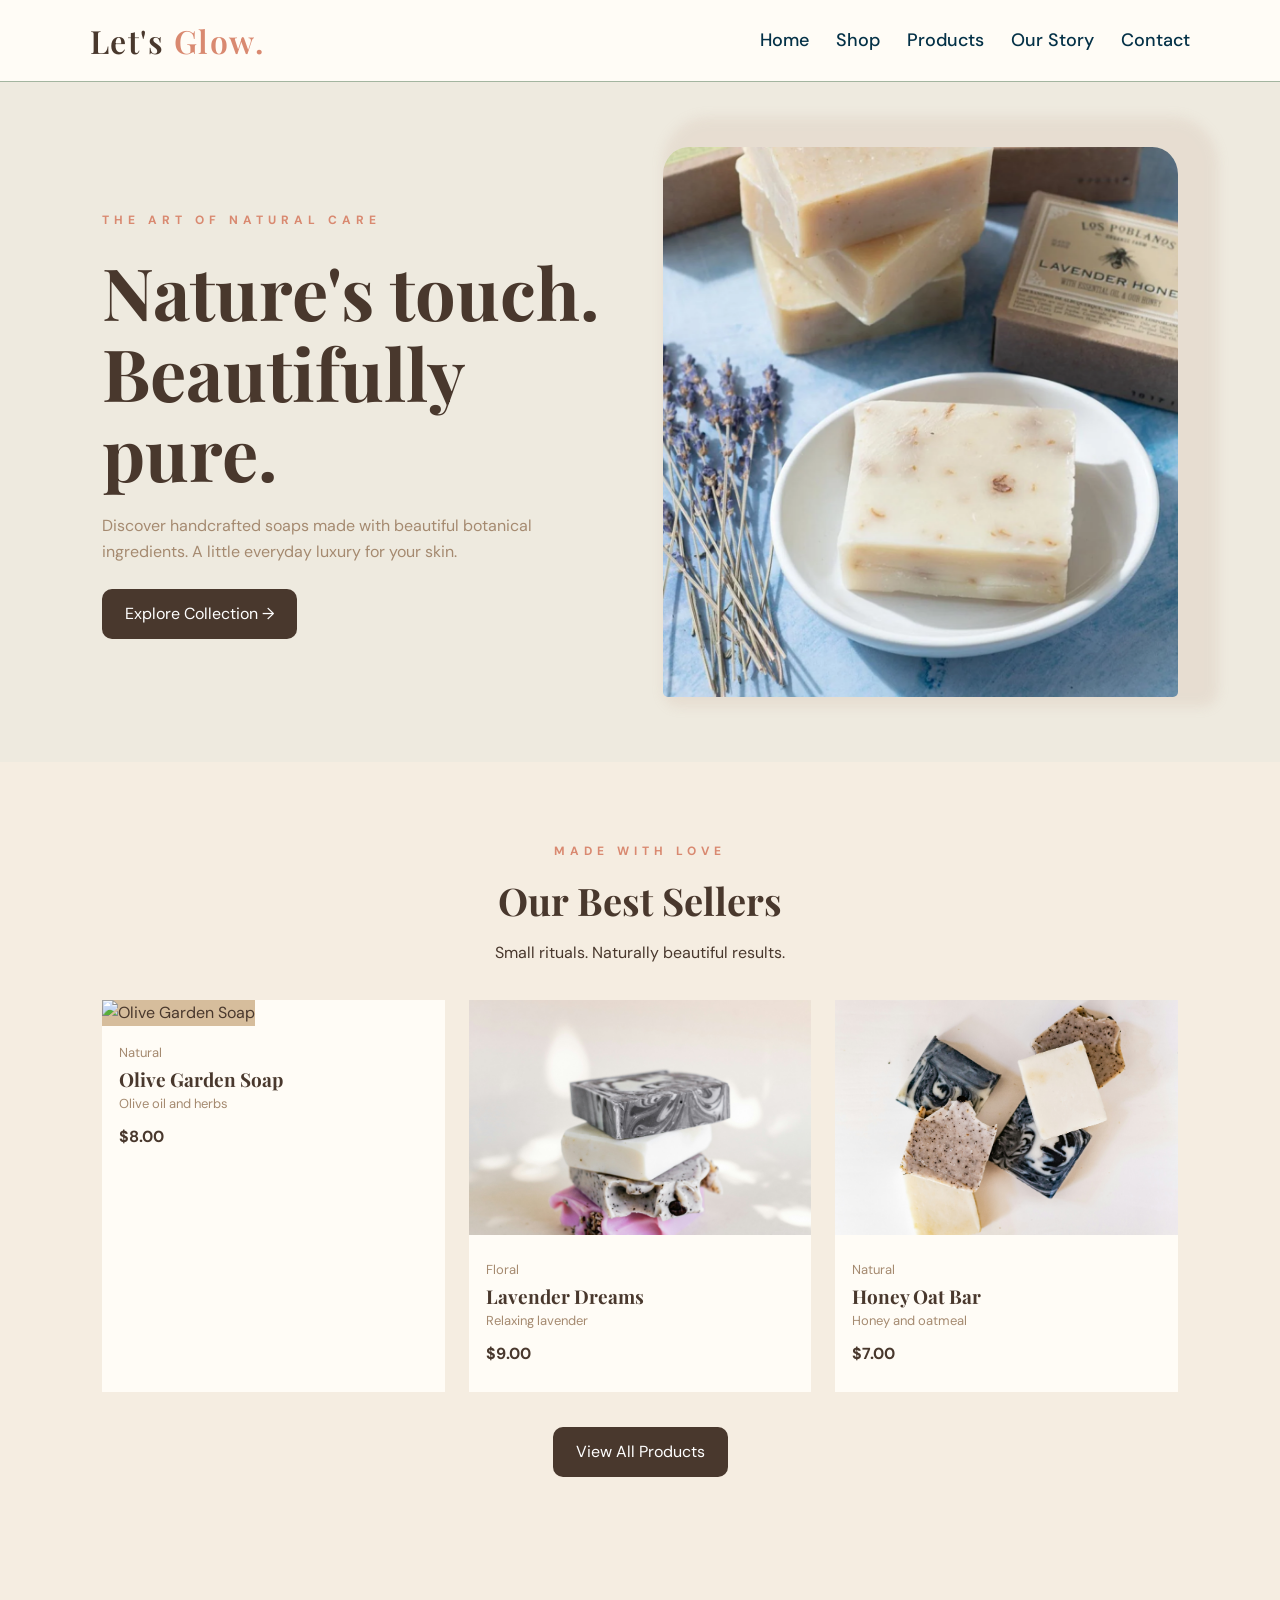
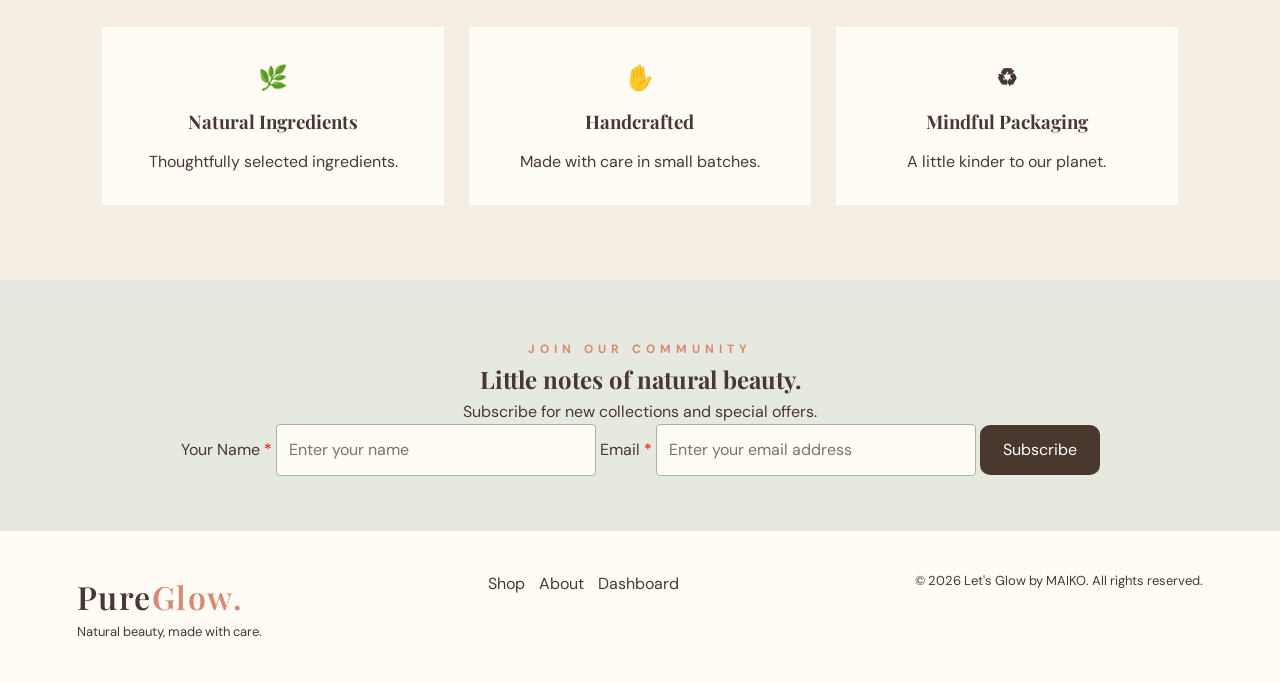
==== commit 7cdc28f4: "final touch" ====
--- a/index.html
+++ b/index.html
@@ -68,7 +68,7 @@
 
     <article class="product-card">
       <img
-        src="https://images.unsplash.com/photo-1600428853876-fb5a850b444f?auto=format&fit=crop&w=600&q=80"
+        src="sincerely-media-5U7Fa-y1uBs-unsplash.jpg"
         alt="Lavender Dreams Soap">
 
       <div class="product-info">
@@ -81,7 +81,7 @@
 
     <article class="product-card">
       <img
-        src="https://images.unsplash.com/photo-1601049541289-9b1b7bbbfe19?auto=format&fit=crop&w=600&q=80"
+        src="sincerely-media-7gZW8ZX6BqY-unsplash.jpg"
         alt="Honey Oat Soap">
 
       <div class="product-info">
--- a/style.css
+++ b/style.css
@@ -1,16 +1,24 @@
 
 @import url('https://fonts.googleapis.com/css2?family=DM+Sans:wght@400;500;600;700&family=Playfair+Display:wght@400;500;600;700&display=swap');
 
+/* ===================================
+   ROOT - COLORS
+=================================== */
+
 :root {
-  --cream: #ede9e4;
-  --beige: #1c1301;
-  --sage: #ef5923;
-  --dark: #3E4C38;
-  --muted: #623706;
-  --white: #c3d1df;
-  --border: #014319;
-  box-shadow: -4px 7px 3px 2px;
-}
+  
+ --cream: #F5EDE1;   /* Warm cream */
+--beige: #D6BD9C;   /* Whole wheat */
+--sage: #D98970;    /* Roasted peach */
+--dark: #49382D;    /* Espresso brown */
+--muted: #A58A70;   /* Milky coffee */
+--white: #FFFCF6;   /* Soft ivory */
+--border: #A3B5A0;  /* Eucalyptus */
+}
+
+/* ===================================
+   GENERAL STYLES
+=================================== */
 
 * {
   margin: 0;
@@ -41,6 +49,10 @@
 button {
   cursor: pointer;
 }
+
+/* ===================================
+   HEADER AND NAVIGATION
+=================================== */
 
 header {
   min-height: 78px;
@@ -76,10 +88,10 @@
   transition: color .3s;
   color: #043147;
   font-weight: 500;
-
-}
-
-nav a:hover, nav a.active {
+}
+
+nav a:hover,
+nav a.active {
   color: var(--sage);
 }
 
@@ -87,9 +99,11 @@
   display: flex;
   gap: 12px;
   align-items: center;
-  justify-self: start;
-  border-radius: 18px;
- }
+}
+
+/* ===================================
+   BUTTONS
+=================================== */
 
 .btn {
   display: inline-block;
@@ -112,6 +126,10 @@
   color: var(--dark);
 }
 
+/* ===================================
+   HERO SECTION
+=================================== */
+
 .hero {
   min-height: 590px;
   display: grid;
@@ -140,14 +158,17 @@
   margin-right: 20px;
   object-fit: cover;
   border-radius: 5% 5% 5px 5px;
-box-shadow: 20px -10px 12px 20px;
-    color: #c6a2902b;
-   }
+  box-shadow: 20px -10px 12px 20px #c6a2902b;
+}
+
+/* ===================================
+   TEXT AND SECTIONS
+=================================== */
 
 .eyebrow {
   color: var(--sage);
   text-transform: uppercase;
-  letter-spacing:5px;
+  letter-spacing: 5px;
   font-size: 12px;
   font-weight: 700;
 }
@@ -162,13 +183,17 @@
 }
 
 .section-heading h2 {
-font-size: 38px;
-margin: 8px 0;
-}
+  font-size: 38px;
+  margin: 8px 0;
+}
+
+/* ===================================
+   PRODUCT GRID
+=================================== */
 
 .products-grid {
   display: grid;
-  grid-template-columns: repeat(4, 1fr);
+  grid-template-columns: repeat(3, 1fr);
   gap: 24px;
 }
 
@@ -208,6 +233,10 @@
   margin: 9px 0;
 }
 
+/* ===================================
+   PRODUCT TOOLS
+=================================== */
+
 .product-tools {
   display: flex;
   justify-content: space-between;
@@ -216,7 +245,8 @@
   flex-wrap: wrap;
 }
 
-input, select {
+input,
+select {
   padding: 12px;
   border: 1px solid var(--border);
   background: var(--white);
@@ -224,6 +254,10 @@
   min-width: 180px;
 }
 
+/* ===================================
+   FEATURES
+=================================== */
+
 .feature-grid {
   display: grid;
   grid-template-columns: repeat(3, 1fr);
@@ -239,6 +273,10 @@
 .feature h3 {
   margin: 12px 0;
 }
+
+/* ===================================
+   STORY SECTION
+=================================== */
 
 .story {
   display: grid;
@@ -250,7 +288,12 @@
 .story img {
   width: 100%;
   border-radius: 5px;
-}
+  
+}
+
+/* ===================================
+   NEWSLETTER
+=================================== */
 
 .newsletter {
   background: #e6e9df;
@@ -262,89 +305,32 @@
   width: min(320px, 65%);
 }
 
+/* ===================================
+   FOOTER
+=================================== */
+
 footer {
-  background: var(--dark);
+  background: var(--white);
   color: var(--dark);
   padding: 40px 6%;
   display: flex;
   justify-content: space-between;
   gap: 20px;
   flex-wrap: wrap;
-  background-color: var(--white);
 }
 
 footer p {
   color: var(--dark);
   font-size: 13px;
-  
 }
 
 footer a {
   margin-right: 10px;
 }
 
-.cart-panel {
-  position: fixed;
-  top: 0;
-  right: -420px;
-  width: min(400px, 100%);
-  height: 100vh;
-  overflow-y: auto;
-  background: rgb(2, 78, 25);
-  z-index: 50;
-  padding: 28px;
-  box-shadow: -10px 0 30px #0002;
-  transition: .35s;
-}
-
-.cart-panel.open {
-  right: 0;
-}
-
-.cart-item {
-  display: flex;
-  justify-content: space-between;
-  padding: 14px 0;
-  border-bottom: 1px solid var(--border);
-  gap: 10px;
-}
-
-.modal {
-  display: none;
-  position: fixed;
-  inset: 0;
-  background: #0008;
-  z-index: 60;
-  justify-content: center;
-  align-items: center;
-  padding: 20px;
-}
-
-.modal.open {
-  display: flex;
-}
-
-.modal-content {
-  background: var(--white);
-  padding: 35px;
-  width: min(400px, 100%);
-  position: relative;
-  border-radius: 7px;
-}
-
-.modal-content input {
-  width: 100%;
-  margin: 9px 0;
-}
-
-.close {
-  position: absolute;
-  top: 12px;
-  right: 17px;
-  font-size: 25px;
-  border: 0;
-  background: none;
-}
+/* ===================================
+   DASHBOARD
+=================================== */
 
 .stats {
   display: grid;
@@ -366,7 +352,7 @@
 }
 
 .chart {
-  background: white;
+  background: rgb(245, 236, 236);
   padding: 30px;
   height: 320px;
   display: flex;
@@ -384,7 +370,7 @@
   height: 100%;
   flex: 1;
   gap: 10px;
-  }
+}
 
 .bar {
   width: min(45px, 90%);
@@ -403,13 +389,24 @@
   font-weight: 300;
 }
 
+/* ===================================
+   ANIMATIONS
+=================================== */
+
 @keyframes grow {
-  from { height: 0; }
+  from {
+    height: 0;
+  }
 }
 
 @keyframes float {
-  0%, 100% { transform: translateY(0); }
-  50% { transform: translateY(-10px); }
+  0%, 100% {
+    transform: translateY(0);
+  }
+
+  50% {
+    transform: translateY(-10px);
+  }
 }
 
 .fade-in {
@@ -417,31 +414,152 @@
 }
 
 @keyframes fade {
-  from { opacity: 0; transform: translateY(20px); }
-  to { opacity: 1; transform: translateY(0); }
-}
-
-@media(max-width: 900px) {
-  nav { gap: 12px; }
-  .products-grid { grid-template-columns: repeat(2, 1fr); }
-  .hero { grid-template-columns: 1fr; }
-  .hero-image { height: 350px; }
-}
-
-@media(max-width: 600px) {
-  header { flex-wrap: wrap; gap: 15px; }
-  nav { order: 3; width: 100%; overflow-x: auto; padding: 5px 0; }
-  .nav-actions { margin-left: auto; }
-  .hero { padding: 45px 6%; }
-  .section { padding: 50px 6%; }
-  .products-grid { grid-template-columns: 1fr 1fr; gap: 12px; }
-  .product-card img { height: 160px; }
-  .product-info { padding: 10px; }
-  .feature-grid, .story, .stats { grid-template-columns: 1fr; }
-  .section-heading h2 { font-size: 30px; }
-  footer { flex-direction: column; }
-}
-
-@media(max-width: 370px) {
-  .products-grid { grid-template-columns: 1fr; }
-}
+  from {
+    opacity: 0;
+    transform: translateY(20px);
+  }
+
+  to {
+    opacity: 1;
+    transform: translateY(0);
+  }
+}
+
+/* ===================================
+   RESPONSIVE DESIGN
+=================================== */
+
+@media (max-width: 900px) {
+
+  nav {
+    gap: 12px;
+  }
+
+  .products-grid {
+    grid-template-columns: repeat(2, 1fr);
+  }
+
+  .hero {
+    grid-template-columns: 1fr;
+  }
+
+  .hero-image {
+    height: 350px;
+  }
+}
+
+/* ===================================
+   MOBILE SCREEN
+=================================== */
+
+@media (max-width: 600px) {
+
+  header {
+    flex-wrap: wrap;
+    gap: 15px;
+  }
+
+  nav {
+    order: 3;
+    width: 100%;
+    overflow-x: auto;
+    padding: 5px 0;
+  }
+
+  .hero {
+    padding: 45px 6%;
+  }
+
+  .section {
+    padding: 50px 6%;
+  }
+
+  .products-grid {
+    grid-template-columns: repeat(2, 1fr);
+    gap: 12px;
+  }
+
+  .product-card img {
+    height: 160px;
+  }
+
+  .product-info {
+    padding: 10px;
+  }
+
+  .feature-grid,
+  .story,
+  .stats {
+    grid-template-columns: 1fr;
+  }
+
+  .section-heading h2 {
+    font-size: 30px;
+  }
+
+  footer {
+    flex-direction: column;
+  }
+}
+
+/* BURGER MENU */
+
+.menu-toggle {
+  display: none;
+  background: var(--dark);
+  color: white;
+  border: none;
+  padding: 8px 13px;
+  font-size: 24px;
+  border-radius: 5px;
+}
+
+@media (max-width: 600px) {
+
+  header {
+    position: sticky;
+    flex-wrap: wrap;
+  }
+
+  .menu-toggle {
+    display: block;
+  }
+
+  nav {
+    display: none;
+    width: 100%;
+    flex-direction: column;
+    align-items: flex-start;
+    gap: 15px;
+    order: 3;
+    padding: 15px 0;
+  }
+
+  nav.active {
+    display: flex;
+  }
+}
+.contact-form {
+  max-width: 550px;
+  margin: 0 auto;
+  display: flex;
+  flex-direction: column;
+  gap: 12px;
+}
+
+.contact-form input,
+.contact-form textarea {
+  width: 100%;
+  padding: 14px;
+  border: 1px solid var(--border);
+  border-radius: 5px;
+  background: var(--white);
+}
+
+.contact-form textarea {
+  resize: vertical;
+}
+
+.contact-form button {
+  align-self: flex-start;
+}
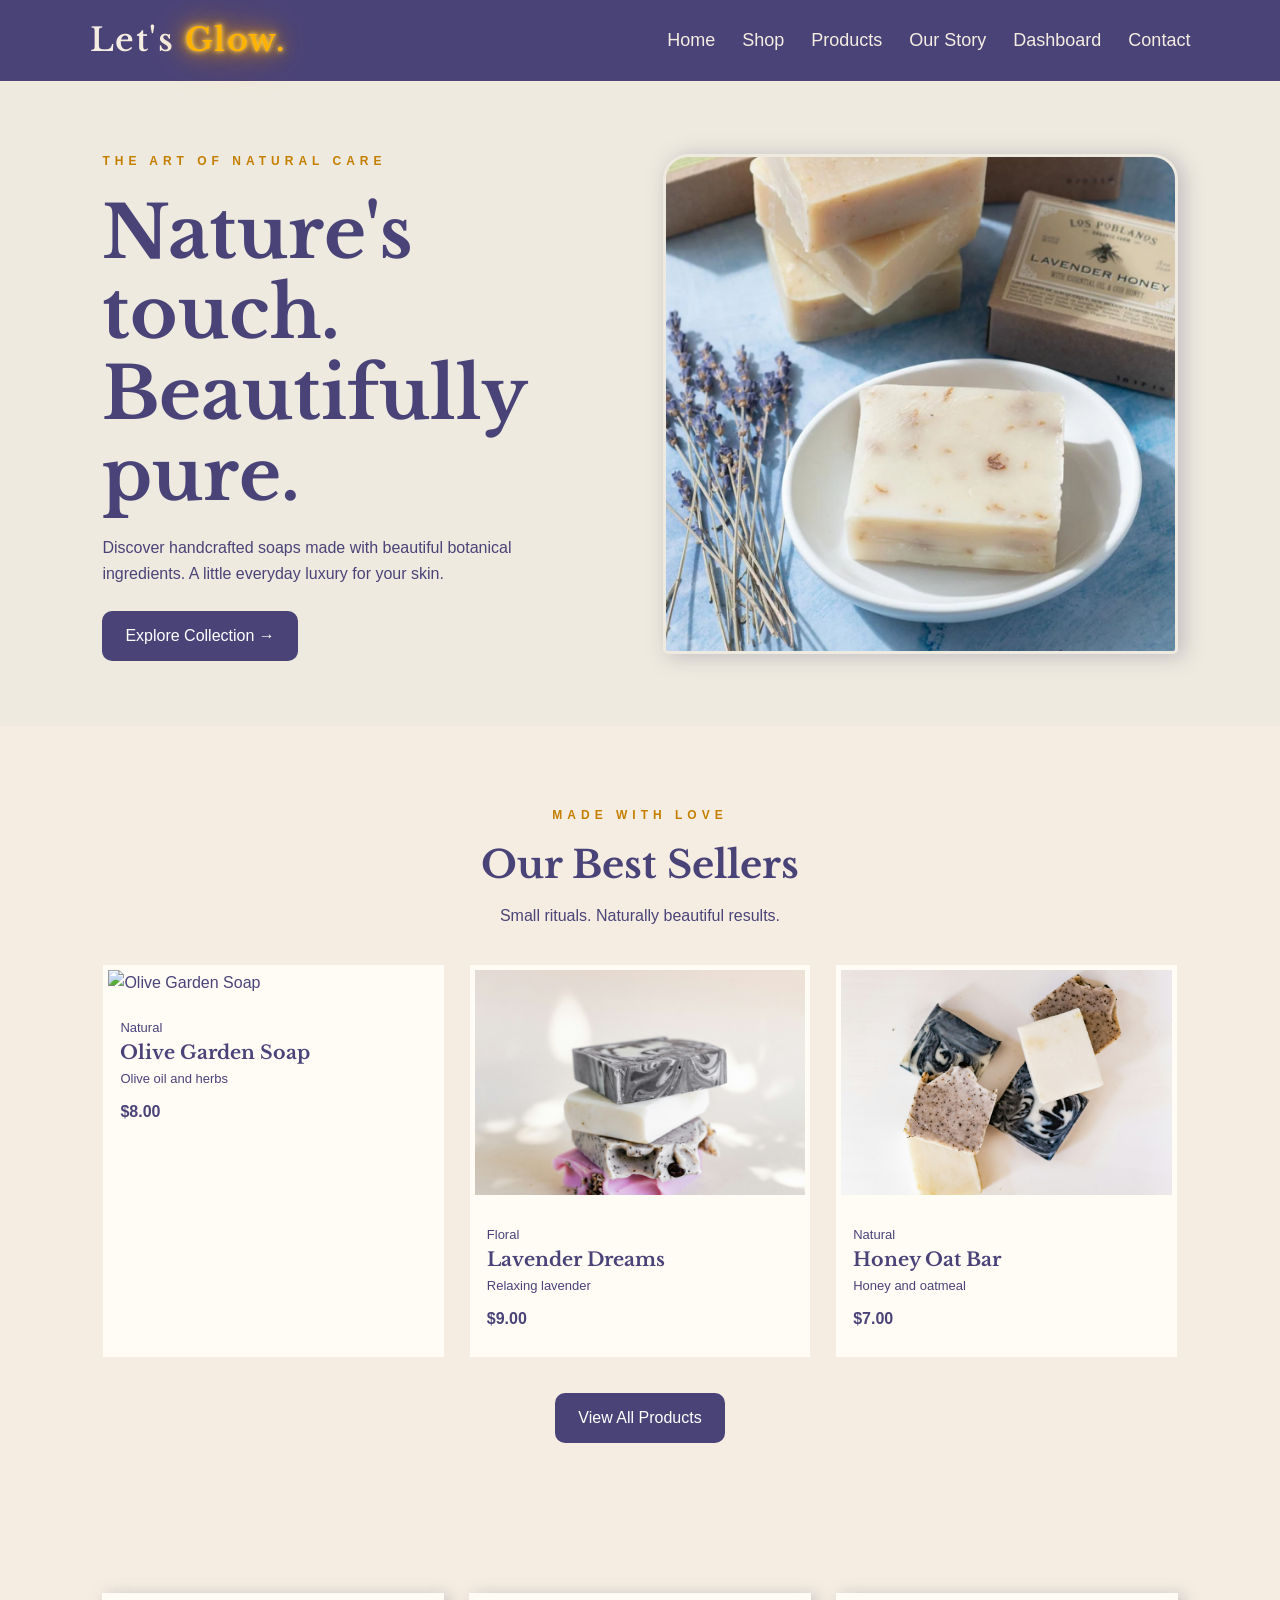
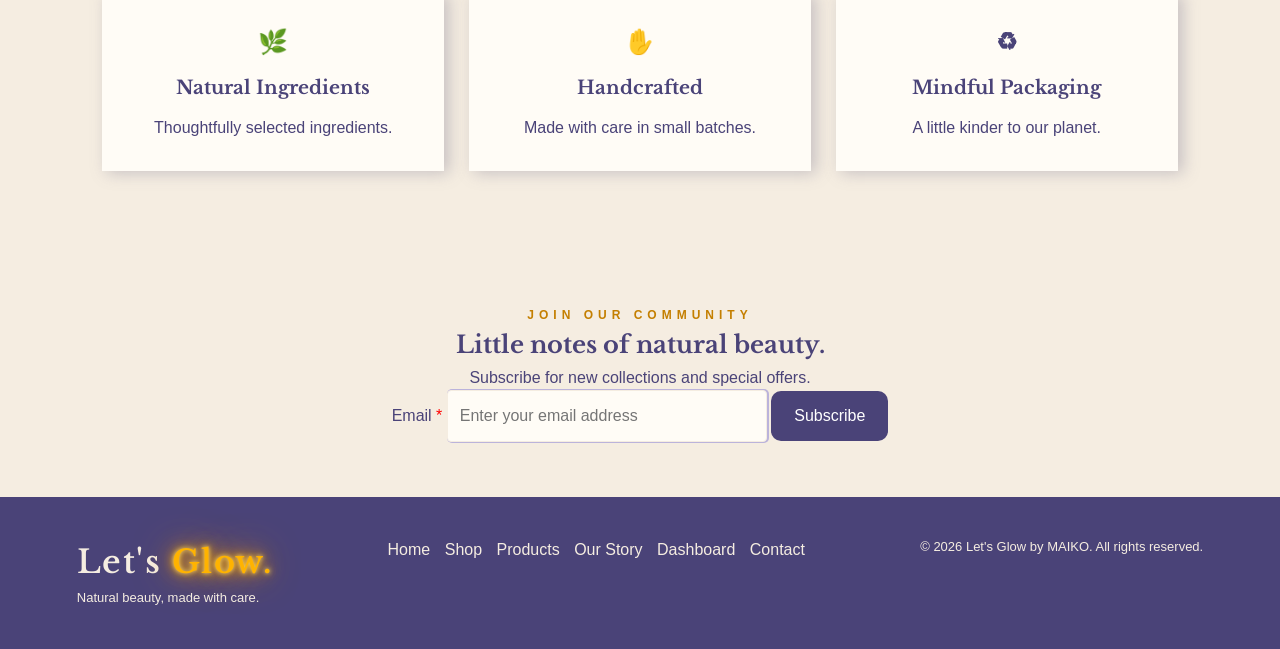
==== commit 129d8163: "." ====
--- a/index.html
+++ b/index.html
@@ -25,6 +25,7 @@
     <a href="shop.html">Shop</a>
     <a href="product.html">Products</a>
     <a href="about.html">Our Story</a>
+    <a href="dashboard.html">Dashboard</a>
     <a href="contact.html">Contact</a>
   </nav>
 </header>
@@ -131,37 +132,22 @@
 
   <p>Subscribe for new collections and special offers.</p>
 
-  <form action="#" method="get">
+  <form id="subscription-form">
+  <label for="email">
+    Email <span style="color:red">*</span>
+  </label>
 
-    <label for="name">
-      Your Name <span style="color:red">*</span>
-    </label>
+  <input
+    type="email"
+    id="email"
+    placeholder="Enter your email address"
+    required
+  >
 
-    <input
-      type="text"
-      id="name"
-      name="name"
-      placeholder="Enter your name"
-      required
-    >
-
-    <label for="email">
-      Email <span style="color:red">*</span>
-    </label>
-
-    <input
-      type="email"
-      id="email"
-      name="email"
-      placeholder="Enter your email address"
-      required
-    >
-
-    <button type="submit" class="btn">
-      Subscribe
-    </button>
-
-  </form>
+  <button type="submit" class="btn">
+    Subscribe
+  </button>
+</form>
 
 </section>
 
@@ -169,20 +155,20 @@
 
 <footer>
   <div>
-    <a class="logo" href="index.html">Pure<span>Glow.</span></a>
+    <a class="logo" href="index.html">Let's <span>Glow.</span></a>
     <p>Natural beauty, made with care.</p>
   </div>
   <div>
+   <a href="index.html">Home</a>
     <a href="shop.html">Shop</a>
-    <a href="about.html">About</a>
+    <a href="product.html">Products</a>
+    <a href="about.html">Our Story</a>
     <a href="dashboard.html">Dashboard</a>
+    <a href="contact.html" class="active">Contact</a>
   </div>
  <p>© 2026 Let's Glow by MAIKO. All rights reserved.</p>
 </footer>
 
-
-
-
 <script src="./menu.js"></script>
 </body>
 </html>
--- a/style.css
+++ b/style.css
@@ -1,24 +1,20 @@
-
-@import url('https://fonts.googleapis.com/css2?family=DM+Sans:wght@400;500;600;700&family=Playfair+Display:wght@400;500;600;700&display=swap');
-
-/* ===================================
-   ROOT - COLORS
-=================================== */
+@import url('https://fonts.googleapis.com/css2?family=Libre+Baskerville:ital,wght@0,400..700;1,400..700&display=swap');
+
+
 
 :root {
-  
- --cream: #F5EDE1;   /* Warm cream */
---beige: #D6BD9C;   /* Whole wheat */
---sage: #D98970;    /* Roasted peach */
---dark: #49382D;    /* Espresso brown */
---muted: #A58A70;   /* Milky coffee */
---white: #FFFCF6;   /* Soft ivory */
---border: #A3B5A0;  /* Eucalyptus */
-}
-
-/* ===================================
-   GENERAL STYLES
-=================================== */
+  --cream:  #F5EDE1;
+  --hero-bg: #EEEADF;
+  --dark:   #4A4378;   /* deep purple: text, buttons */
+  --muted:  #BBB3DB;   /* lavender: header */
+  --gold:   #C47F00;   /* accent */
+  --white:  #FFFCF6;
+  --border: #F5EDE1;
+  --nav:    #043147;
+  --shadow: rgba(113, 109, 138, 0.35);
+  --page-padding: 8%;
+}
+
 
 * {
   margin: 0;
@@ -33,26 +29,14 @@
   line-height: 1.6;
 }
 
-h1, h2, h3, .logo {
-  font-family: 'Playfair Display', serif;
-}
-
-a {
-  text-decoration: none;
-  color: inherit;
-}
-
-button, input, select {
-  font: inherit;
-}
-
-button {
-  cursor: pointer;
-}
-
-/* ===================================
-   HEADER AND NAVIGATION
-=================================== */
+h1, h2, h3, .logo { font-family: "Libre Baskerville", serif; }
+
+a { text-decoration: none; color: inherit; }
+
+button, input, select { font: inherit; }
+button { cursor: pointer; }
+
+
 
 header {
   min-height: 78px;
@@ -60,10 +44,8 @@
   align-items: center;
   justify-content: space-between;
   padding: 15px 7%;
-  background: var(--white);
+  background: var(--dark);
   border-bottom: 1px solid var(--border);
-  position: sticky;
-  top: 0;
   z-index: 20;
 }
 
@@ -71,39 +53,58 @@
   font-size: 32px;
   font-weight: 600;
   letter-spacing: 1.5px;
+  color: var(--cream);
 }
 
 .logo span {
-  color: var(--sage);
+  color: #FFB300;
+  text-shadow:
+    0 0 4px  #FFD966,
+    0 0 10px #FFB300,
+    0 0 20px #FF9500,
+    0 0 40px #FF9500;
+  animation: neon-pulse 2.5s ease-in-out infinite alternate;
+}
+
+@keyframes neon-pulse {
+  from {
+    text-shadow:
+      0 0 4px  #FFD966,
+      0 0 10px #FFB300,
+      0 0 20px #FF9500,
+      0 0 40px #FF9500;
+  }
+  to {
+    text-shadow:
+      0 0 2px  #FFD966,
+      0 0 4px  #FFB300,
+      0 0 10px #FF9500,
+      0 0 18px #FF9500;
+  }
 }
 
 nav {
   display: flex;
-  align-items: center;
-  gap: 27px;
+  flex-wrap: wrap;
+  align-items: center;
+  gap: 10px 27px;     
 }
 
 nav a {
   font-size: 18px;
+  font-weight: 500;
+  color: var(--cream);
   transition: color .3s;
-  color: #043147;
-  font-weight: 500;
 }
 
 nav a:hover,
-nav a.active {
-  color: var(--sage);
-}
+nav a.active { color: var(--gold); }
 
 .nav-actions {
   display: flex;
+  align-items: center;
   gap: 12px;
-  align-items: center;
-}
-
-/* ===================================
-   BUTTONS
-=================================== */
+}
 
 .btn {
   display: inline-block;
@@ -116,8 +117,8 @@
 }
 
 .btn:hover {
-  background: var(--sage);
-  transform: translateY(-2px);
+  background: var(--gold);
+  transform: scale(1.05);
 }
 
 .btn-light {
@@ -126,384 +127,7 @@
   color: var(--dark);
 }
 
-/* ===================================
-   HERO SECTION
-=================================== */
-
-.hero {
-  min-height: 590px;
-  display: grid;
-  grid-template-columns: 1fr 1fr;
-  align-items: center;
-  padding: 65px 8%;
-  gap: 45px;
-  background: #eeeadf;
-}
-
-.hero h1 {
-  font-size: clamp(42px, 6vw, 72px);
-  line-height: 1.12;
-  margin: 20px 0;
-}
-
-.hero p {
-  color: var(--muted);
-  max-width: 440px;
-  margin-bottom: 25px;
-}
-
-.hero-image {
-  width: 100%;
-  height: 550px;
-  margin-right: 20px;
-  object-fit: cover;
-  border-radius: 5% 5% 5px 5px;
-  box-shadow: 20px -10px 12px 20px #c6a2902b;
-}
-
-/* ===================================
-   TEXT AND SECTIONS
-=================================== */
-
-.eyebrow {
-  color: var(--sage);
-  text-transform: uppercase;
-  letter-spacing: 5px;
-  font-size: 12px;
-  font-weight: 700;
-}
-
-.section {
-  padding: 75px 8%;
-}
-
-.section-heading {
-  text-align: center;
-  margin-bottom: 35px;
-}
-
-.section-heading h2 {
-  font-size: 38px;
-  margin: 8px 0;
-}
-
-/* ===================================
-   PRODUCT GRID
-=================================== */
-
-.products-grid {
-  display: grid;
-  grid-template-columns: repeat(3, 1fr);
-  gap: 24px;
-}
-
-.product-card {
-  background: var(--white);
-  overflow: hidden;
-  transition: .3s;
-}
-
-.product-card:hover {
-  transform: translateY(-7px);
-  box-shadow: 0 12px 30px #29372c12;
-}
-
-.product-card img {
-  width: 100%;
-  height: 235px;
-  object-fit: cover;
-  background: var(--beige);
-}
-
-.product-info {
-  padding: 17px;
-}
-
-.product-info h3 {
-  font-size: 19px;
-}
-
-.product-info p {
-  font-size: 13px;
-  color: var(--muted);
-}
-
-.price {
-  font-weight: 700;
-  margin: 9px 0;
-}
-
-/* ===================================
-   PRODUCT TOOLS
-=================================== */
-
-.product-tools {
-  display: flex;
-  justify-content: space-between;
-  gap: 10px;
-  margin-bottom: 25px;
-  flex-wrap: wrap;
-}
-
-input,
-select {
-  padding: 12px;
-  border: 1px solid var(--border);
-  background: var(--white);
-  border-radius: 4px;
-  min-width: 180px;
-}
-
-/* ===================================
-   FEATURES
-=================================== */
-
-.feature-grid {
-  display: grid;
-  grid-template-columns: repeat(3, 1fr);
-  gap: 25px;
-}
-
-.feature {
-  background: var(--white);
-  padding: 30px;
-  text-align: center;
-}
-
-.feature h3 {
-  margin: 12px 0;
-}
-
-/* ===================================
-   STORY SECTION
-=================================== */
-
-.story {
-  display: grid;
-  grid-template-columns: 1fr 1fr;
-  gap: 45px;
-  align-items: center;
-}
-
-.story img {
-  width: 100%;
-  border-radius: 5px;
-  
-}
-
-/* ===================================
-   NEWSLETTER
-=================================== */
-
-.newsletter {
-  background: #e6e9df;
-  padding: 55px 20px;
-  text-align: center;
-}
-
-.newsletter input {
-  width: min(320px, 65%);
-}
-
-/* ===================================
-   FOOTER
-=================================== */
-
-footer {
-  background: var(--white);
-  color: var(--dark);
-  padding: 40px 6%;
-  display: flex;
-  justify-content: space-between;
-  gap: 20px;
-  flex-wrap: wrap;
-}
-
-footer p {
-  color: var(--dark);
-  font-size: 13px;
-}
-
-footer a {
-  margin-right: 10px;
-}
-
-/* ===================================
-   DASHBOARD
-=================================== */
-
-.stats {
-  display: grid;
-  grid-template-columns: repeat(3, 1fr);
-  gap: 30px;
-  margin: 30px 0;
-}
-
-.stat-card {
-  background: rgb(26, 56, 32);
-  padding: 25px;
-  border-radius: 5px;
-  color: #e6e9df;
-}
-
-.stat-card h2 {
-  font-size: 30px;
-  color: var(--sage);
-}
-
-.chart {
-  background: rgb(245, 236, 236);
-  padding: 30px;
-  height: 320px;
-  display: flex;
-  align-items: end;
-  justify-content: space-around;
-  gap: 12px;
-  border-radius: 5px;
-}
-
-.chart-column {
-  display: flex;
-  flex-direction: column;
-  align-items: center;
-  justify-content: end;
-  height: 100%;
-  flex: 1;
-  gap: 10px;
-}
-
-.bar {
-  width: min(45px, 90%);
-  background: var(--sage);
-  border-radius: 5px 5px 0 0;
-  animation: grow 1.1s ease-out;
-  transition: background .3s;
-}
-
-.bar:hover {
-  background: var(--dark);
-}
-
-.chart-column small {
-  font-size: 16px;
-  font-weight: 300;
-}
-
-/* ===================================
-   ANIMATIONS
-=================================== */
-
-@keyframes grow {
-  from {
-    height: 0;
-  }
-}
-
-@keyframes float {
-  0%, 100% {
-    transform: translateY(0);
-  }
-
-  50% {
-    transform: translateY(-10px);
-  }
-}
-
-.fade-in {
-  animation: fade .8s ease both;
-}
-
-@keyframes fade {
-  from {
-    opacity: 0;
-    transform: translateY(20px);
-  }
-
-  to {
-    opacity: 1;
-    transform: translateY(0);
-  }
-}
-
-/* ===================================
-   RESPONSIVE DESIGN
-=================================== */
-
-@media (max-width: 900px) {
-
-  nav {
-    gap: 12px;
-  }
-
-  .products-grid {
-    grid-template-columns: repeat(2, 1fr);
-  }
-
-  .hero {
-    grid-template-columns: 1fr;
-  }
-
-  .hero-image {
-    height: 350px;
-  }
-}
-
-/* ===================================
-   MOBILE SCREEN
-=================================== */
-
-@media (max-width: 600px) {
-
-  header {
-    flex-wrap: wrap;
-    gap: 15px;
-  }
-
-  nav {
-    order: 3;
-    width: 100%;
-    overflow-x: auto;
-    padding: 5px 0;
-  }
-
-  .hero {
-    padding: 45px 6%;
-  }
-
-  .section {
-    padding: 50px 6%;
-  }
-
-  .products-grid {
-    grid-template-columns: repeat(2, 1fr);
-    gap: 12px;
-  }
-
-  .product-card img {
-    height: 160px;
-  }
-
-  .product-info {
-    padding: 10px;
-  }
-
-  .feature-grid,
-  .story,
-  .stats {
-    grid-template-columns: 1fr;
-  }
-
-  .section-heading h2 {
-    font-size: 30px;
-  }
-
-  footer {
-    flex-direction: column;
-  }
-}
-
-/* BURGER MENU */
-
+/* Burger button (hidden on desktop) */
 .menu-toggle {
   display: none;
   background: var(--dark);
@@ -514,52 +138,319 @@
   border-radius: 5px;
 }
 
+/* hero*/
+
+.hero {
+  min-height: 590px;
+  display: grid;
+  grid-template-columns: 1fr 1fr;
+  align-items: center;
+  gap: 45px;
+  padding: 65px var(--page-padding);
+  background: var(--hero-bg);
+}
+
+.hero h1 {
+  font-size: clamp(36px, 6vw, 72px);
+  line-height: 1.12;
+  margin: 20px 0;
+}
+
+.hero p {
+  max-width: 440px;
+  margin-bottom: 25px;
+}
+
+.hero-image {
+  width: 100%;
+  height: 500px;
+  padding: 3px;
+  object-fit: cover;
+  border-radius: 5% 5% 5px 5px;
+  box-shadow: 5px 2px 20px 1px var(--shadow);
+  transition: transform .8s;
+}
+
+.hero-image:hover { transform: scale(1.03); }
+
+/* text seqcia */
+
+.eyebrow {
+  color: var(--gold);
+  text-transform: uppercase;
+  letter-spacing: 5px;
+  font-size: 12px;
+  font-weight: 700;
+}
+
+.section { padding: 75px var(--page-padding); }
+
+.section-heading {
+  text-align: center;
+  margin-bottom: 35px;
+}
+
+.section-heading h2 {
+  font-size: 38px;
+  margin: 8px 0;
+}
+
+/* product */
+
+.products-grid {
+  display: grid;
+  grid-template-columns: repeat(3, 1fr);
+  gap: 24px;
+}
+
+.product-card {
+  background: var(--white);
+  overflow: hidden;
+  border: 1px solid var(--border);
+  transition: .3s;
+}
+
+.product-card:hover {
+  transform: translateY(-7px);
+  box-shadow: 0 12px 30px var(--shadow);
+}
+
+.product-card img {
+  width: 100%;
+  height: 235px;
+  padding: 5px;
+  object-fit: cover;
+}
+
+.product-info { padding: 17px; }
+
+.product-info h3 { font-size: 19px; }
+
+.product-info p {
+  font-size: 13px;
+  color: var(--dark);
+}
+
+.price {
+  font-weight: 700;
+  margin: 9px 0;
+}
+
+.product-tools {
+  display: flex;
+  flex-wrap: wrap;
+  justify-content: space-between;
+  gap: 10px;
+  margin-bottom: 25px;
+}
+
+input,
+select {
+  min-width: 180px;
+  padding: 12px;
+  border: 1px solid var(--border);
+  border-radius: 4px;
+  background: var(--white);
+}
+
+/* brendis girebulebebi */
+
+.feature-grid {
+  display: grid;
+  grid-template-columns: repeat(3, 1fr);
+  gap: 25px;
+}
+
+.feature {
+  background: var(--white);
+  padding: 30px;
+  text-align: center;
+  box-shadow: 5px 2px 15px var(--shadow);
+  transition: .3s;
+}
+
+.feature:hover { transform: translateY(-7px); }
+
+.feature h3 { margin: 12px 0; }
+
+.story {
+  display: grid;
+  grid-template-columns: 1fr 1fr;
+  align-items: center;
+  gap: 45px;
+}
+
+.story img {
+  width: 100%;
+  border-radius: 5px;
+}
+
+/* gamoiwereT gverdi */
+.newsletter {
+  background: #E6E9DF;
+  padding: 55px 20px;
+  text-align: center;
+  background: var(--cream);
+}
+
+.newsletter input { width: min(320px, 65%);
+box-shadow:1px 0px 0.5px 1px #BBB3DB; }
+
+/* footer yvel gverdistvis */
+
+
+footer {
+  display: flex;
+  flex-wrap: wrap;
+  justify-content: space-between;
+  gap: 20px;
+  padding: 40px 6%;
+  background: var(--dark);
+}
+
+footer p { font-size: 13px;color: var(--cream); }
+
+footer a { margin-right: 10px; color: var(--cream);}
+
+
+/* statistika */
+
+.stats {
+  display: grid;
+  grid-template-columns: repeat(3, 1fr);
+  gap: 30px;
+  margin: 30px 0;
+}
+
+.stat-card {
+  background: var(--dark);
+  color: #E6E9DF;
+  padding: 25px;
+  border-radius: 5px;
+}
+
+.stat-card h2 {
+  font-size: 30px;
+  color: var(--gold);
+}
+
+.chart {
+  display: flex;
+  align-items: flex-end;
+  justify-content: space-around;
+  gap: 12px;
+  height: 320px;
+  padding: 30px;
+  background: rgb(245, 236, 236);
+  border-radius: 5px;
+}
+
+.chart-column {
+  flex: 1;
+  height: 100%;
+  display: flex;
+  flex-direction: column;
+  align-items: center;
+  justify-content: flex-end;
+  gap: 10px;
+}
+
+.chart-column small {
+  font-size: 16px;
+  font-weight: 300;
+}
+
+.bar {
+  width: min(45px, 90%);
+  background: var(--gold);
+  border-radius: 5px 5px 0 0;
+  animation: grow 1.1s ease-out;
+  transition: background .3s;
+}
+
+.bar:hover { background: var(--dark); }
+
+/* ===================================
+   ANIMATIONS
+=================================== */
+
+@keyframes grow {
+  from { height: 0; }
+}
+
+@keyframes fade {
+  from { opacity: 0; transform: translateY(20px); }
+  to   { opacity: 1; transform: translateY(0); }
+}
+
+.fade-in { animation: fade .8s ease both; }
+
+/* ===================================
+   RESPONSIVE - TABLET
+=================================== */
+
+@media (max-width: 900px) {
+  nav { column-gap: 16px; }
+
+  .hero,
+  .story {
+    grid-template-columns: 1fr;
+  }
+
+  .products-grid { grid-template-columns: repeat(2, 1fr); }
+
+  .hero-image { height: 350px; }
+}
+
+/* ===================================
+   RESPONSIVE - PHONE
+=================================== */
+
 @media (max-width: 600px) {
 
+  /* Header + burger menu */
   header {
     position: sticky;
+    top: 0;
     flex-wrap: wrap;
-  }
-
-  .menu-toggle {
-    display: block;
-  }
+    gap: 15px;
+  }
+
+  .menu-toggle { display: block; }
 
   nav {
     display: none;
+    order: 3;
     width: 100%;
     flex-direction: column;
     align-items: flex-start;
     gap: 15px;
-    order: 3;
     padding: 15px 0;
   }
 
-  nav.active {
-    display: flex;
-  }
-}
-.contact-form {
-  max-width: 550px;
-  margin: 0 auto;
-  display: flex;
-  flex-direction: column;
-  gap: 12px;
-}
-
-.contact-form input,
-.contact-form textarea {
-  width: 100%;
-  padding: 14px;
-  border: 1px solid var(--border);
-  border-radius: 5px;
-  background: var(--white);
-}
-
-.contact-form textarea {
-  resize: vertical;
-}
-
-.contact-form button {
-  align-self: flex-start;
+  nav.active { display: flex; }
+
+  /* Spacing */
+  .hero    { padding: 45px 6%; }
+  .section { padding: 50px 6%; }
+
+  /* Grids */
+  .products-grid { gap: 12px; }
+
+  .feature-grid,
+  .stats {
+    grid-template-columns: 1fr;
+  }
+
+  /* Sizes */
+  .hero-image { height: 220px; }
+  .section-heading h2 { font-size: 30px; }
+  .product-card img { height: 160px; }
+  .product-info { padding: 10px; }
+  
+
+  footer {
+    flex-direction: column;
+    text-align: center;
+  }
 }
